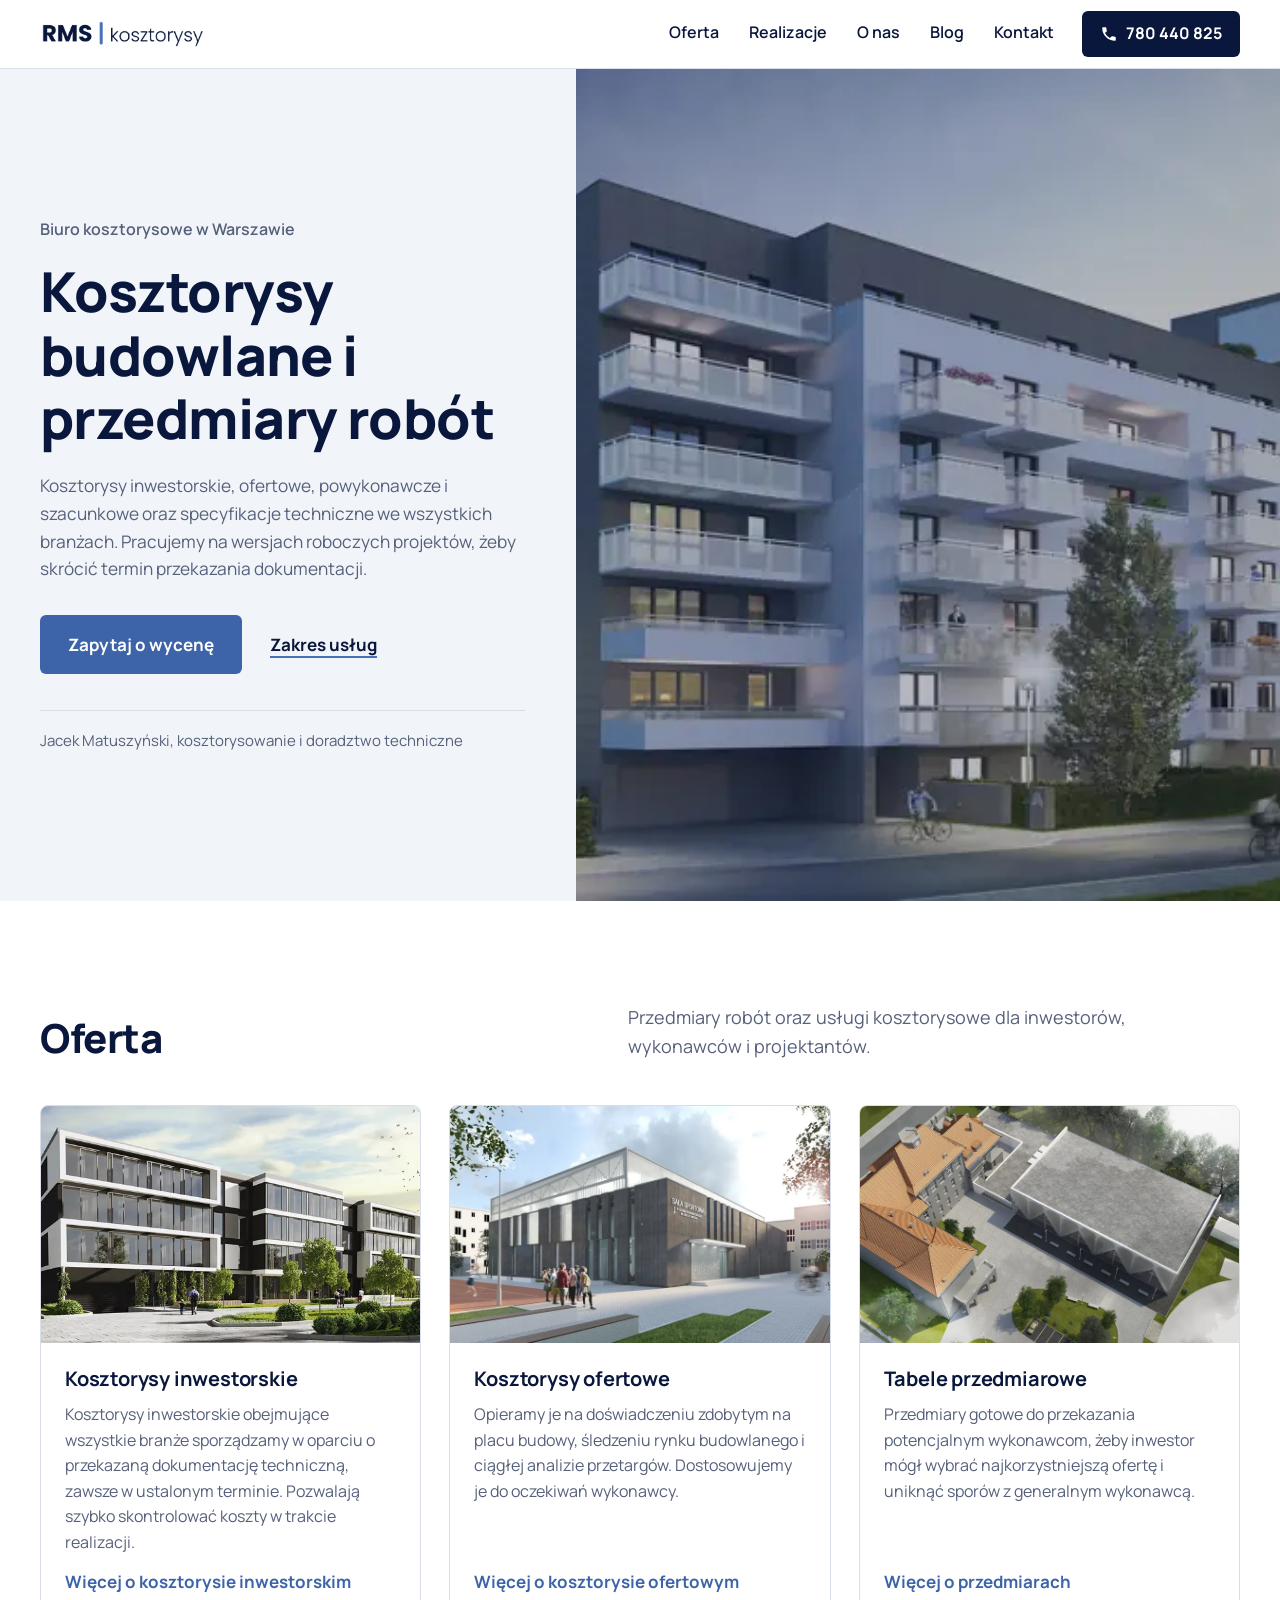
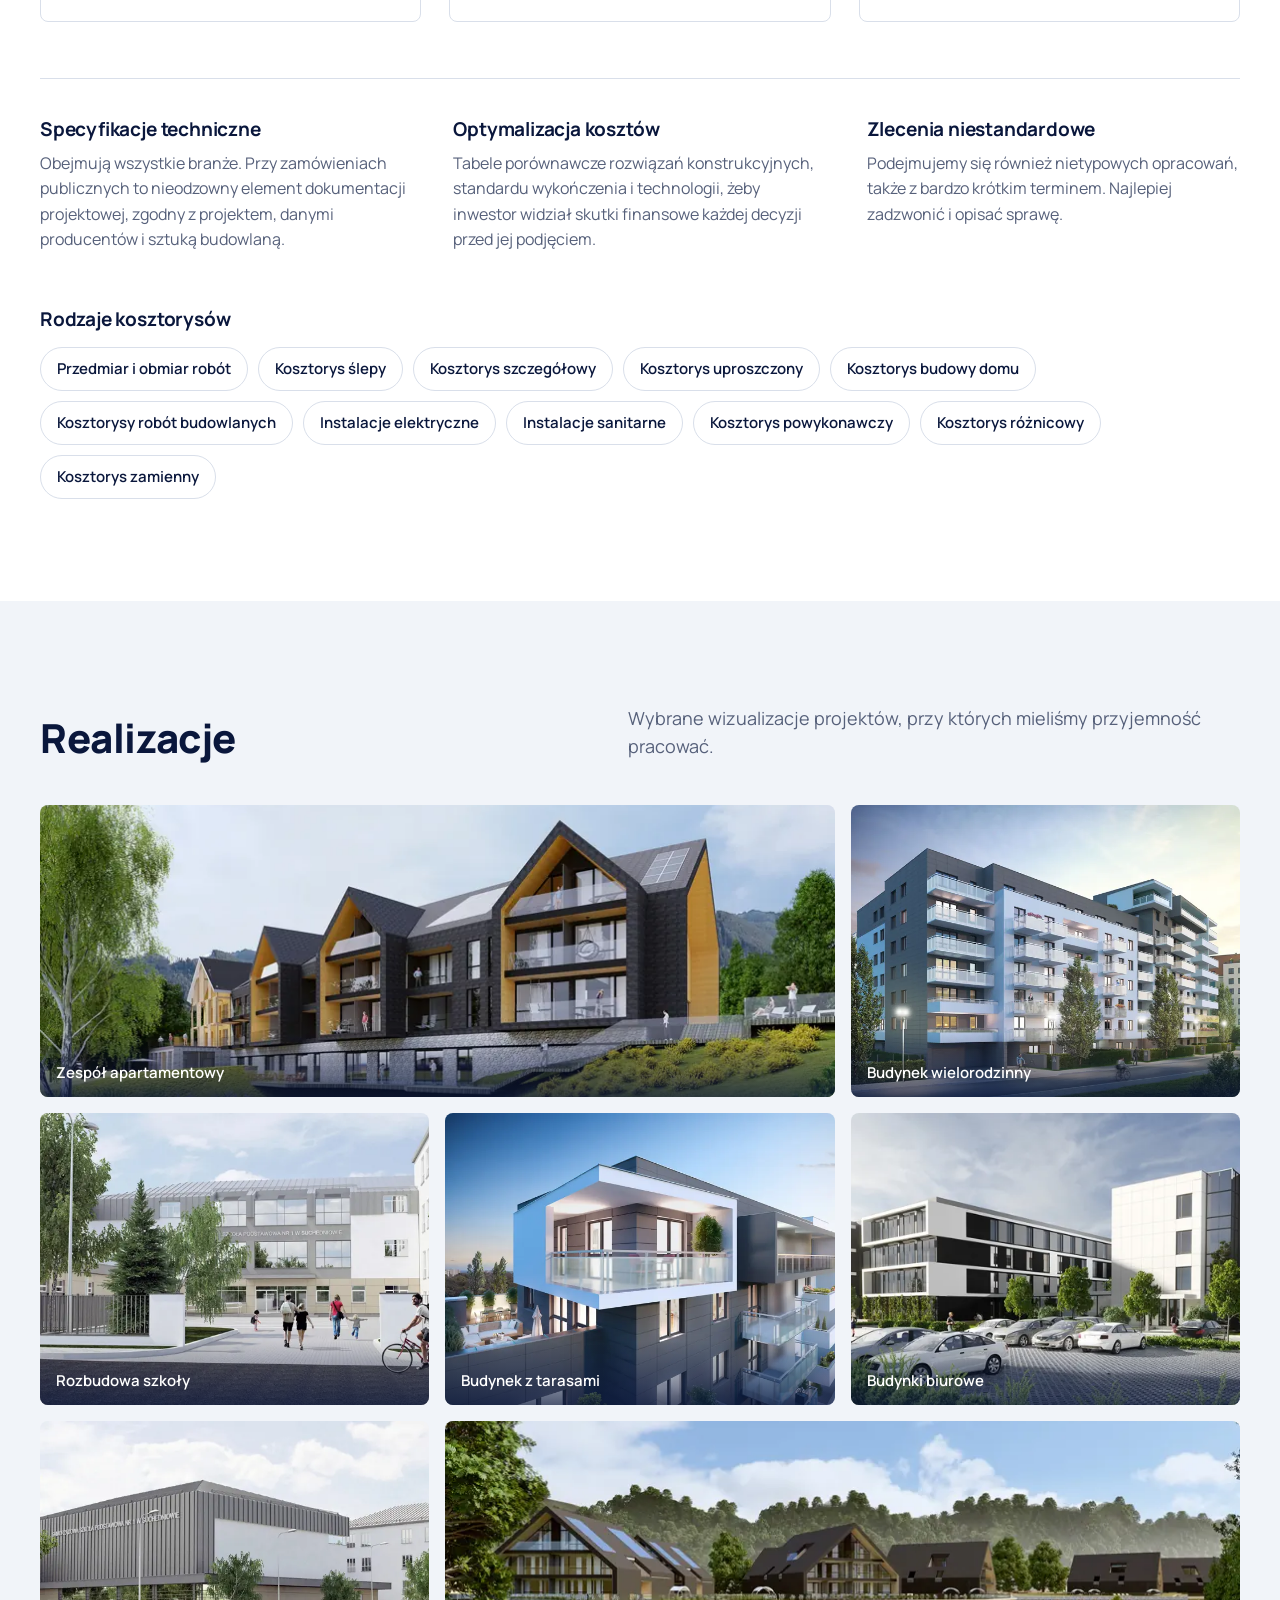
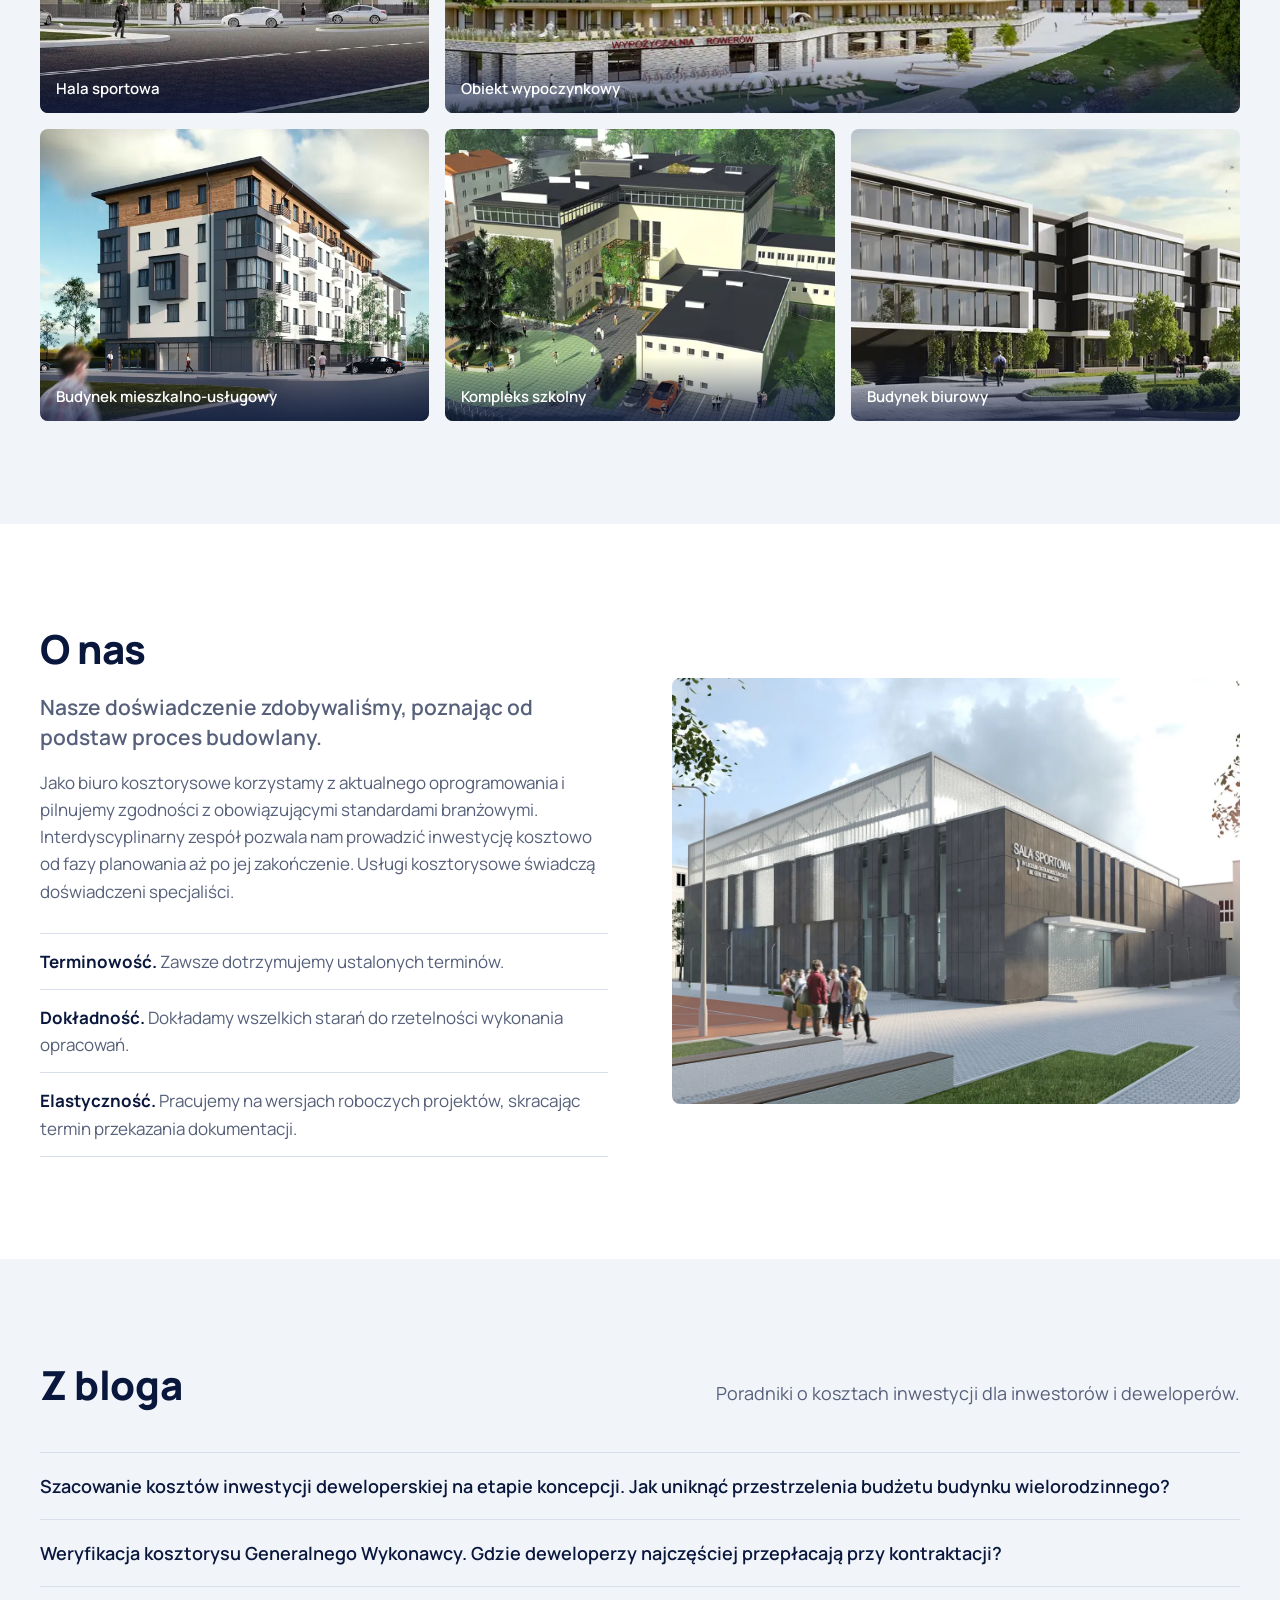
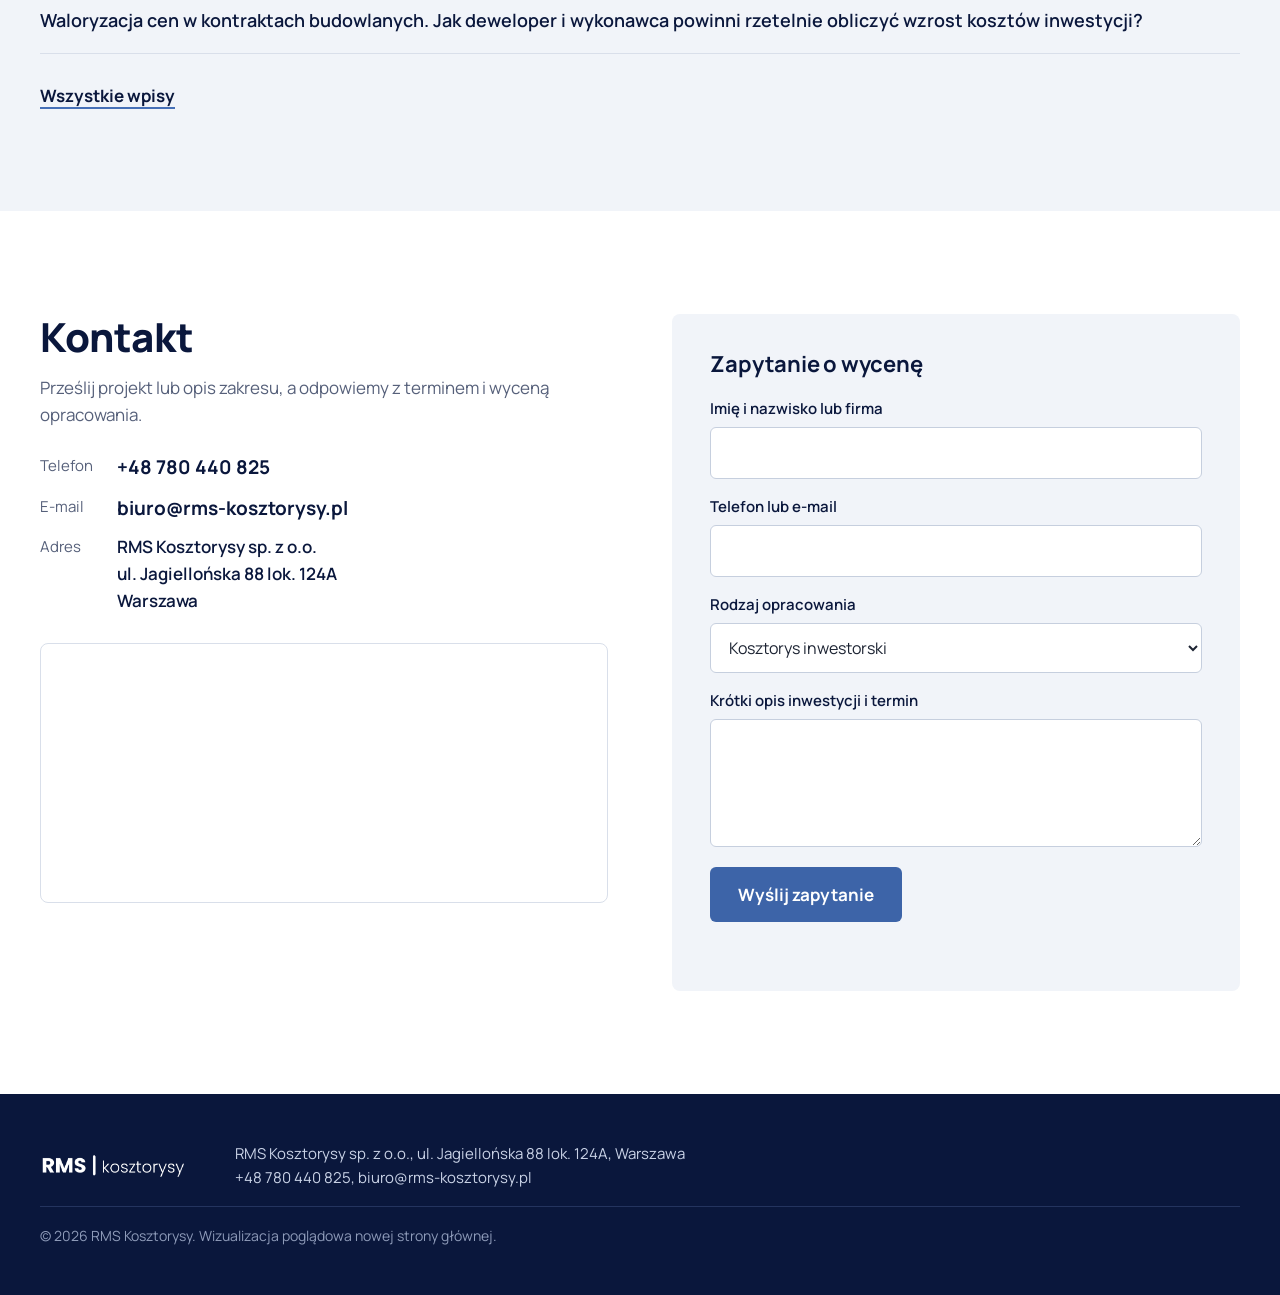
==== index.html @ 8a7deaea "Wizualizacja nowej strony glownej RMS Kosztorysy" ====
<!doctype html>
<html lang="pl">
<head>
<meta charset="utf-8">
<meta name="viewport" content="width=device-width, initial-scale=1">
<meta name="robots" content="noindex">
<title>Kosztorysy budowlane i przedmiary Warszawa | RMS Kosztorysy</title>
<meta name="description" content="RMS Kosztorysy - kosztorysy inwestorskie, ofertowe, powykonawcze i szacunkowe, przedmiary robót oraz specyfikacje techniczne we wszystkich branżach. Warszawa.">
<link rel="icon" href="img/favicon.png">
<link rel="preconnect" href="https://fonts.googleapis.com">
<link rel="preconnect" href="https://fonts.gstatic.com" crossorigin>
<link href="https://fonts.googleapis.com/css2?family=Manrope:wght@400;500;600;700;800&display=swap" rel="stylesheet">
<link rel="preload" as="image" href="img/hero.webp" imagesrcset="img/hero-m.webp 800w, img/hero.webp 1600w" imagesizes="(max-width:760px) 100vw, 55vw">
<link rel="stylesheet" href="style.css">
<!-- Wizualizacja poglądowa nowej strony głównej RMS Kosztorysy. Teksty i zdjęcia pochodzą z obecnej strony rms-kosztorysy.pl.
     PRZYKŁADOWE: podpisy zdjęć w realizacjach (opis tego, co widać na wizualizacji, bez nazw inwestycji), formularz zapytania (bez wysyłki). -->
</head>
<body>

<header class="top" id="top">
  <div class="wrap top-in">
    <a href="#top" class="logo" aria-label="RMS Kosztorysy - strona główna"><img src="img/logo-rms.png" alt="RMS kosztorysy" width="489" height="100"></a>
    <nav class="menu" id="menu" aria-label="Menu główne">
      <a href="#oferta">Oferta</a>
      <a href="#realizacje">Realizacje</a>
      <a href="#o-nas">O nas</a>
      <a href="#blog">Blog</a>
      <a href="#kontakt">Kontakt</a>
    </nav>
    <a class="tel-top" href="tel:+48780440825" aria-label="Zadzwoń: 780 440 825">
      <svg viewBox="0 0 24 24" aria-hidden="true"><path d="M6.6 10.8a15.1 15.1 0 0 0 6.6 6.6l2.2-2.2c.3-.3.7-.4 1-.2 1.1.4 2.3.6 3.6.6.6 0 1 .4 1 1V20c0 .6-.4 1-1 1A17 17 0 0 1 3 4c0-.6.4-1 1-1h3.5c.6 0 1 .4 1 1 0 1.3.2 2.5.6 3.6.1.3 0 .7-.2 1z"/></svg>
      <span>780 440 825</span>
    </a>
    <button class="burger" id="burger" aria-label="Otwórz menu" aria-expanded="false" aria-controls="menu"><span></span><span></span><span></span></button>
  </div>
</header>

<main>
<section class="hero">
  <figure class="hero-foto">
    <img src="img/hero.webp" srcset="img/hero-m.webp 800w, img/hero.webp 1600w" sizes="(max-width:760px) 100vw, 55vw" alt="Wizualizacja budynku mieszkalnego wielorodzinnego" width="1600" height="900">
  </figure>
  <div class="hero-in">
    <p class="hero-adres">Biuro kosztorysowe w Warszawie</p>
    <h1>Kosztorysy budowlane i przedmiary robót</h1>
    <p class="lead">Kosztorysy inwestorskie, ofertowe, powykonawcze i szacunkowe oraz specyfikacje techniczne we wszystkich branżach.<span class="lead-dl"> Pracujemy na wersjach roboczych projektów, żeby skrócić termin przekazania dokumentacji.</span></p>
    <div class="hero-cta">
      <a class="btn" id="hero-cta" href="#kontakt">Zapytaj o wycenę</a>
      <a class="link-plain" href="#oferta">Zakres usług</a>
    </div>
    <p class="hero-osoba">Jacek Matuszyński, kosztorysowanie i doradztwo techniczne</p>
  </div>
</section>

<section class="sekcja oferta" id="oferta">
  <div class="wrap">
    <div class="sekcja-head">
      <h2>Oferta</h2>
      <p>Przedmiary robót oraz usługi kosztorysowe dla inwestorów, wykonawców i projektantów.</p>
    </div>

    <div class="kafle">
      <article class="kafel">
        <img src="img/r-biurowiec-2-m.webp" alt="Wizualizacja zespołu budynków biurowych" loading="lazy" width="800" height="364">
        <div class="kafel-txt">
          <h3>Kosztorysy inwestorskie</h3>
          <p>Kosztorysy inwestorskie obejmujące wszystkie branże sporządzamy w oparciu o przekazaną dokumentację techniczną, zawsze w ustalonym terminie. Pozwalają szybko skontrolować koszty w trakcie realizacji.</p>
          <a href="https://rms-kosztorysy.pl/kosztorysy-inwestorskie/">Więcej o kosztorysie inwestorskim</a>
        </div>
      </article>
      <article class="kafel">
        <img src="img/r-sala-sportowa-m.webp" alt="Wizualizacja sali sportowej przy szkole" loading="lazy" width="800" height="500">
        <div class="kafel-txt">
          <h3>Kosztorysy ofertowe</h3>
          <p>Opieramy je na doświadczeniu zdobytym na placu budowy, śledzeniu rynku budowlanego i ciągłej analizie przetargów. Dostosowujemy je do oczekiwań wykonawcy.</p>
          <a href="https://rms-kosztorysy.pl/kosztorys-ofertowy/">Więcej o kosztorysie ofertowym</a>
        </div>
      </article>
      <article class="kafel">
        <img src="img/r-lotnicze-m.webp" alt="Wizualizacja z lotu ptaka budynku szkolnego z nową halą" loading="lazy" width="800" height="565">
        <div class="kafel-txt">
          <h3>Tabele przedmiarowe</h3>
          <p>Przedmiary gotowe do przekazania potencjalnym wykonawcom, żeby inwestor mógł wybrać najkorzystniejszą ofertę i uniknąć sporów z generalnym wykonawcą.</p>
          <a href="https://rms-kosztorysy.pl/przedmiar-i-obmiar-robot/">Więcej o przedmiarach</a>
        </div>
      </article>
    </div>

    <div class="uslugi">
      <div>
        <h3>Specyfikacje techniczne</h3>
        <p>Obejmują wszystkie branże. Przy zamówieniach publicznych to nieodzowny element dokumentacji projektowej, zgodny z projektem, danymi producentów i sztuką budowlaną.</p>
      </div>
      <div>
        <h3>Optymalizacja kosztów</h3>
        <p>Tabele porównawcze rozwiązań konstrukcyjnych, standardu wykończenia i technologii, żeby inwestor widział skutki finansowe każdej decyzji przed jej podjęciem.</p>
      </div>
      <div>
        <h3>Zlecenia niestandardowe</h3>
        <p>Podejmujemy się również nietypowych opracowań, także z bardzo krótkim terminem. Najlepiej zadzwonić i opisać sprawę.</p>
      </div>
    </div>

    <div class="rodzaje">
      <h3>Rodzaje kosztorysów</h3>
      <div class="chipy">
        <a href="https://rms-kosztorysy.pl/przedmiar-i-obmiar-robot/">Przedmiar i obmiar robót</a>
        <a href="https://rms-kosztorysy.pl/kosztorys-slepy/">Kosztorys ślepy</a>
        <a href="https://rms-kosztorysy.pl/kosztorys-szczegolowy/">Kosztorys szczegółowy</a>
        <a href="https://rms-kosztorysy.pl/kosztorys-uproszczony/">Kosztorys uproszczony</a>
        <a href="https://rms-kosztorysy.pl/kosztorys-budowy-domu/">Kosztorys budowy domu</a>
        <a href="https://rms-kosztorysy.pl/kosztorysy-robot-budowlanych/">Kosztorysy robót budowlanych</a>
        <a href="https://rms-kosztorysy.pl/kosztorysy-instalacji-elektrycznej/">Instalacje elektryczne</a>
        <a href="https://rms-kosztorysy.pl/kosztorysy-sanitarne/">Instalacje sanitarne</a>
        <a href="https://rms-kosztorysy.pl/kosztorys-powykonawczy/">Kosztorys powykonawczy</a>
        <a href="https://rms-kosztorysy.pl/kosztorys-roznicowy/">Kosztorys różnicowy</a>
        <a href="https://rms-kosztorysy.pl/kosztorys-zamienny/">Kosztorys zamienny</a>
      </div>
    </div>
  </div>
</section>

<section class="sekcja realizacje" id="realizacje">
  <div class="wrap">
    <div class="sekcja-head">
      <h2>Realizacje</h2>
      <p>Wybrane wizualizacje projektów, przy których mieliśmy przyjemność pracować.</p>
    </div>
    <div class="galeria" id="galeria">
      <a class="g g-duzy" href="img/r-gory-1.webp"><img src="img/r-gory-1-m.webp" alt="Wizualizacja budynków apartamentowych w górach" loading="lazy" width="800" height="514"><span>Zespół apartamentowy</span></a>
      <a class="g" href="img/r-blok-wieczor.webp"><img src="img/r-blok-wieczor-m.webp" alt="Wizualizacja budynku wielorodzinnego wieczorem" loading="lazy" width="800" height="543"><span>Budynek wielorodzinny</span></a>
      <a class="g" href="img/r-szkola-wejscie.webp"><img src="img/r-szkola-wejscie-m.webp" alt="Wizualizacja wejścia do budynku szkoły" loading="lazy" width="800" height="450"><span>Rozbudowa szkoły</span></a>
      <a class="g" href="img/r-apartamenty.webp"><img src="img/r-apartamenty-m.webp" alt="Wizualizacja narożnika budynku z tarasami" loading="lazy" width="800" height="523"><span>Budynek z tarasami</span></a>
      <a class="g" href="img/r-biurowiec-1.webp"><img src="img/r-biurowiec-1-m.webp" alt="Wizualizacja budynków biurowych z parkingiem" loading="lazy" width="800" height="364"><span>Budynki biurowe</span></a>
      <a class="g" href="img/r-hala-ulica.webp"><img src="img/r-hala-ulica-m.webp" alt="Wizualizacja hali sportowej od strony ulicy" loading="lazy" width="800" height="450"><span>Hala sportowa</span></a>
      <a class="g g-duzy" href="img/r-gory-2.webp"><img src="img/r-gory-2-m.webp" alt="Wizualizacja zespołu budynków nad potokiem" loading="lazy" width="800" height="514"><span>Obiekt wypoczynkowy</span></a>
      <a class="g" href="img/r-kamienica.webp"><img src="img/r-kamienica-m.webp" alt="Wizualizacja budynku mieszkalnego z usługami w parterze" loading="lazy" width="800" height="521"><span>Budynek mieszkalno-usługowy</span></a>
      <a class="g" href="img/r-szkola-gora.webp"><img src="img/r-szkola-gora-m.webp" alt="Wizualizacja z lotu ptaka kompleksu szkolnego" loading="lazy" width="800" height="400"><span>Kompleks szkolny</span></a>
      <a class="g" href="img/r-biurowiec-2.webp"><img src="img/r-biurowiec-2-m.webp" alt="Wizualizacja budynku biurowego z zielenią" loading="lazy" width="800" height="364"><span>Budynek biurowy</span></a>
    </div>
  </div>
</section>

<section class="sekcja onas" id="o-nas">
  <div class="wrap onas-in">
    <div class="onas-txt">
      <h2>O nas</h2>
      <p class="onas-lead">Nasze doświadczenie zdobywaliśmy, poznając od podstaw proces budowlany.</p>
      <p>Jako biuro kosztorysowe korzystamy z aktualnego oprogramowania i pilnujemy zgodności z obowiązującymi standardami branżowymi. Interdyscyplinarny zespół pozwala nam prowadzić inwestycję kosztowo od fazy planowania aż po jej zakończenie. Usługi kosztorysowe świadczą doświadczeni specjaliści.</p>
      <ul class="zasady">
        <li><strong>Terminowość.</strong> Zawsze dotrzymujemy ustalonych terminów.</li>
        <li><strong>Dokładność.</strong> Dokładamy wszelkich starań do rzetelności wykonania opracowań.</li>
        <li><strong>Elastyczność.</strong> Pracujemy na wersjach roboczych projektów, skracając termin przekazania dokumentacji.</li>
      </ul>
    </div>
    <figure class="onas-foto">
      <img src="img/r-sala-sportowa.webp" alt="Wizualizacja sali sportowej" loading="lazy" width="1600" height="1000">
    </figure>
  </div>
</section>

<section class="sekcja blog" id="blog">
  <div class="wrap">
    <div class="sekcja-head">
      <h2>Z bloga</h2>
      <p>Poradniki o kosztach inwestycji dla inwestorów i deweloperów.</p>
    </div>
    <ul class="wpisy">
      <li><a href="https://rms-kosztorysy.pl/szacowanie-kosztow-inwestycji-deweloperskiej-na-etapie-koncepcji-jak-uniknac-przestrzelenia-budzetu-budynku-wielorodzinnego/">Szacowanie kosztów inwestycji deweloperskiej na etapie koncepcji. Jak uniknąć przestrzelenia budżetu budynku wielorodzinnego?</a></li>
      <li><a href="https://rms-kosztorysy.pl/weryfikacja-kosztorysu-generalnego-wykonawcy-gdzie-deweloperzy-najczesciej-przeplacaja-przy-kontraktacji/">Weryfikacja kosztorysu Generalnego Wykonawcy. Gdzie deweloperzy najczęściej przepłacają przy kontraktacji?</a></li>
      <li><a href="https://rms-kosztorysy.pl/waloryzacja-cen-w-kontraktach-budowlanych-jak-deweloper-i-wykonawca-powinni-rzetelnie-obliczyc-wzrost-kosztow-inwestycji/">Waloryzacja cen w kontraktach budowlanych. Jak deweloper i wykonawca powinni rzetelnie obliczyć wzrost kosztów inwestycji?</a></li>
    </ul>
    <a class="link-plain" href="https://rms-kosztorysy.pl/blog/">Wszystkie wpisy</a>
  </div>
</section>

<section class="sekcja kontakt" id="kontakt">
  <div class="wrap kontakt-in">
    <div class="kontakt-dane">
      <h2>Kontakt</h2>
      <p>Prześlij projekt lub opis zakresu, a odpowiemy z terminem i wyceną opracowania.</p>
      <dl>
        <dt>Telefon</dt><dd><a href="tel:+48780440825">+48 780 440 825</a></dd>
        <dt>E-mail</dt><dd><a href="mailto:biuro@rms-kosztorysy.pl">biuro@rms-kosztorysy.pl</a></dd>
        <dt>Adres</dt><dd>RMS Kosztorysy sp. z o.o.<br>ul. Jagiellońska 88 lok. 124A<br>Warszawa</dd>
      </dl>
      <div class="mapa">
        <iframe title="Mapa: ul. Jagiellońska 88, Warszawa" loading="lazy" src="https://www.openstreetmap.org/export/embed.html?bbox=20.9963%2C52.2852%2C21.0143%2C52.2932&amp;layer=mapnik&amp;marker=52.28927%2C21.00534"></iframe>
      </div>
    </div>
    <form class="formularz" id="formularz" novalidate>
      <h3>Zapytanie o wycenę</h3>
      <label>Imię i nazwisko lub firma<input name="kto" required autocomplete="name"></label>
      <label>Telefon lub e-mail<input name="kontakt" required autocomplete="email"></label>
      <label>Rodzaj opracowania
        <select name="rodzaj">
          <option>Kosztorys inwestorski</option>
          <option>Kosztorys ofertowy</option>
          <option>Przedmiar robót</option>
          <option>Kosztorys powykonawczy</option>
          <option>Specyfikacja techniczna</option>
          <option>Inne</option>
        </select>
      </label>
      <label>Krótki opis inwestycji i termin<textarea name="opis" rows="4"></textarea></label>
      <button class="btn" type="submit">Wyślij zapytanie</button>
      <p class="form-info" id="form-info" role="status"></p>
    </form>
  </div>
</section>
</main>

<footer class="stopka">
  <div class="wrap stopka-in">
    <img src="img/logo-rms.png" alt="RMS kosztorysy" width="489" height="100" loading="lazy">
    <p>RMS Kosztorysy sp. z o.o., ul. Jagiellońska 88 lok. 124A, Warszawa<br>+48 780 440 825, biuro@rms-kosztorysy.pl</p>
    <p class="stopka-mala">© <span id="rok">2026</span> RMS Kosztorysy. Wizualizacja poglądowa nowej strony głównej.</p>
  </div>
</footer>

<div class="mob" id="mob">
  <a href="tel:+48780440825" class="mob-tel">Zadzwoń</a>
  <a href="#kontakt" class="mob-cta">Zapytanie o wycenę</a>
</div>

<div class="lb" id="lb" hidden>
  <button class="lb-x" id="lb-x" aria-label="Zamknij">&times;</button>
  <img id="lb-img" alt="">
</div>

<script src="app.js"></script>
</body>
</html>
---- style.css ----
:root{
  --navy:#0a173c;
  --navy-2:#1c2a52;
  --akcent:#3d64a8;      /* niebieska kreska z logo, przyciemniona dla kontrastu */
  --akcent-jasny:#4670b7;
  --tlo:#ffffff;
  --tlo-2:#f1f4f9;
  --tlo-3:#e6ebf3;
  --tekst:#1d2433;
  --szary:#56607a;
  --linia:#d9dfea;
  --head:68px;
}
*{box-sizing:border-box}
html{scroll-behavior:smooth;-webkit-text-size-adjust:100%}
body{margin:0;font-family:Manrope,system-ui,-apple-system,"Segoe UI",sans-serif;color:var(--tekst);background:var(--tlo);line-height:1.6;font-size:17px;overflow-x:hidden}
img{max-width:100%;height:auto;display:block}
a{color:var(--akcent)}
h1,h2,h3{color:var(--navy);line-height:1.15;margin:0;font-weight:800;letter-spacing:-.01em}
h2{font-size:clamp(28px,3.2vw,40px)}
h3{font-size:20px;font-weight:700}
p{margin:0}
.wrap{width:min(1200px,100% - 40px);margin-inline:auto}
:target{scroll-margin-top:var(--head)}
section[id]{scroll-margin-top:var(--head)}

/* nagłówek */
.top{position:sticky;top:0;z-index:50;background:rgba(255,255,255,.96);backdrop-filter:saturate(1.4) blur(8px);border-bottom:1px solid var(--linia)}
.top-in{height:var(--head);display:flex;align-items:center;gap:28px}
.logo img{height:34px;width:auto}
.menu{display:flex;gap:30px;margin-left:auto}
.menu a{color:var(--navy);text-decoration:none;font-weight:600;font-size:16px;white-space:nowrap;padding:6px 0;border-bottom:2px solid transparent}
.menu a:hover{border-color:var(--akcent-jasny)}
.tel-top{display:inline-flex;align-items:center;gap:8px;background:var(--navy);color:#fff;text-decoration:none;font-weight:700;padding:10px 18px;border-radius:6px;white-space:nowrap;font-size:16px}
.tel-top svg{width:18px;height:18px;fill:currentColor}
.tel-top:hover{background:var(--navy-2)}
.burger{display:none}

/* hero */
.hero{display:grid;grid-template-columns:minmax(0,45fr) minmax(0,55fr);min-height:calc(100svh - var(--head));background:var(--tlo-2)}
.hero-foto{grid-column:2;grid-row:1;margin:0;position:relative;min-width:0}
.hero-foto img{position:absolute;inset:0;width:100%;height:100%;object-fit:cover;object-position:40% 60%}
.hero-in{grid-column:1;grid-row:1;align-self:center;padding:48px clamp(24px,4vw,64px) 48px max(20px,calc((100vw - 1200px)/2));min-width:0}
.hero-adres{color:var(--szary);font-weight:600;font-size:16px;margin-bottom:18px}
.hero h1{font-size:clamp(38px,4.3vw,62px);margin-bottom:22px}
.lead{font-size:clamp(17px,1.35vw,20px);color:var(--szary);max-width:34em;margin-bottom:32px}
.hero-cta{display:flex;flex-wrap:wrap;align-items:center;gap:14px 28px}
.btn{display:inline-flex;align-items:center;justify-content:center;background:var(--akcent);color:#fff;text-decoration:none;font-weight:700;font-size:17px;padding:16px 28px;border-radius:6px;border:0;cursor:pointer;font-family:inherit}
.btn:hover{background:#30528f}
.link-plain{color:var(--navy);font-weight:700;text-decoration:underline;text-decoration-color:var(--akcent-jasny);text-underline-offset:5px;text-decoration-thickness:2px}
.hero-osoba{margin-top:36px;padding-top:18px;border-top:1px solid var(--linia);color:var(--szary);font-size:15px}

/* sekcje */
.sekcja{padding:clamp(64px,8vw,112px) 0}
.sekcja-head{display:flex;justify-content:space-between;align-items:end;gap:24px 60px;flex-wrap:wrap;margin-bottom:44px}
.sekcja-head p{color:var(--szary);max-width:34em;font-size:18px}

.kafle{display:grid;grid-template-columns:repeat(3,minmax(0,1fr));gap:28px}
.kafel{background:#fff;border:1px solid var(--linia);border-radius:8px;overflow:hidden;display:flex;flex-direction:column;min-width:0}
.kafel img{width:100%;aspect-ratio:16/10;object-fit:cover}
.kafel-txt{padding:24px 24px 26px;display:flex;flex-direction:column;gap:12px;flex:1}
.kafel-txt p{color:var(--szary);font-size:16px}
.kafel-txt a{margin-top:auto;font-weight:700;text-decoration:none;color:var(--akcent)}
.kafel-txt a:hover{text-decoration:underline}

.uslugi{display:grid;grid-template-columns:repeat(3,minmax(0,1fr));gap:40px;margin-top:56px;padding-top:40px;border-top:1px solid var(--linia)}
.uslugi h3{font-size:19px;margin-bottom:10px}
.uslugi p{color:var(--szary);font-size:16px}

.rodzaje{margin-top:56px}
.rodzaje h3{font-size:19px;margin-bottom:16px}
.chipy{display:flex;flex-wrap:wrap;gap:10px}
.chipy a{color:var(--navy);text-decoration:none;font-weight:600;font-size:15px;padding:9px 16px;border:1px solid var(--linia);border-radius:999px;background:#fff}
.chipy a:hover{border-color:var(--akcent-jasny);color:var(--akcent)}

/* realizacje */
.realizacje{background:var(--tlo-2)}
.galeria{display:grid;grid-template-columns:repeat(3,minmax(0,1fr));gap:16px}
.g{position:relative;display:block;overflow:hidden;border-radius:8px;min-width:0;background:var(--tlo-3)}
.g img{width:100%;height:100%;aspect-ratio:4/3;min-height:0;object-fit:cover;transition:transform .5s ease}
.g:hover img{transform:scale(1.03)}
.g-duzy{grid-column:span 2}
.g-duzy img{position:absolute;inset:0;aspect-ratio:auto}
.galeria{grid-auto-flow:dense}
.g span{position:absolute;left:0;right:0;bottom:0;padding:28px 16px 12px;color:#fff;font-weight:600;font-size:15px;background:linear-gradient(transparent,rgba(10,23,60,.72))}

/* o nas */
.onas-in{display:grid;grid-template-columns:minmax(0,1fr) minmax(0,1fr);gap:clamp(32px,5vw,80px);align-items:center}
.onas-txt h2{margin-bottom:20px}
.onas-lead{font-size:21px;color:var(--navy);font-weight:600;margin-bottom:16px;line-height:1.45}
.onas-txt>p{color:var(--szary)}
.zasady{list-style:none;padding:0;margin:28px 0 0;border-top:1px solid var(--linia)}
.zasady li{padding:14px 0;border-bottom:1px solid var(--linia);color:var(--szary)}
.zasady strong{color:var(--navy)}
.onas-foto{margin:0;border-radius:8px;overflow:hidden}
.onas-foto img{width:100%;aspect-ratio:4/3;object-fit:cover}

/* blog */
.blog{background:var(--tlo-2)}
.wpisy{list-style:none;padding:0;margin:0 0 28px;border-top:1px solid var(--linia)}
.wpisy li{border-bottom:1px solid var(--linia)}
.wpisy a{display:block;padding:20px 0;color:var(--navy);text-decoration:none;font-weight:600;font-size:18px;line-height:1.45}
.wpisy a:hover{color:var(--akcent)}

/* kontakt */
.kontakt-in{display:grid;grid-template-columns:minmax(0,1fr) minmax(0,1fr);gap:clamp(32px,5vw,80px)}
.kontakt-dane h2{margin-bottom:14px}
.kontakt-dane>p{color:var(--szary);margin-bottom:24px}
.kontakt-dane dl{display:grid;grid-template-columns:auto minmax(0,1fr);gap:10px 24px;margin:0 0 28px}
.kontakt-dane dt{color:var(--szary);font-size:15px;padding-top:2px}
.kontakt-dane dd{margin:0;color:var(--navy);font-weight:600}
.kontakt-dane dd a{color:var(--navy);text-decoration:none;font-size:19px;font-weight:700}
.mapa{border-radius:8px;overflow:hidden;border:1px solid var(--linia);height:260px}
.mapa iframe{width:100%;height:100%;border:0;display:block}
.formularz{background:var(--tlo-2);border-radius:8px;padding:clamp(24px,3vw,40px);display:flex;flex-direction:column;gap:16px;align-self:start;min-width:0}
.formularz h3{font-size:22px;margin-bottom:4px}
.formularz label{display:flex;flex-direction:column;gap:6px;font-weight:600;font-size:15px;color:var(--navy)}
.formularz input,.formularz select,.formularz textarea{font:inherit;font-weight:400;font-size:16px;padding:12px 14px;border:1px solid #c6cfde;border-radius:6px;background:#fff;color:var(--tekst);width:100%;min-width:0}
.formularz input:focus,.formularz select:focus,.formularz textarea:focus{outline:2px solid var(--akcent-jasny);outline-offset:1px;border-color:transparent}
.formularz .btn{align-self:flex-start;margin-top:4px}
.form-info{font-size:15px;color:var(--navy);min-height:1em}
.form-info.blad{color:#b3261e}

/* stopka */
.stopka{background:var(--navy);color:#c9d2e6;padding:48px 0 calc(48px + env(safe-area-inset-bottom))}
.stopka-in{display:flex;flex-wrap:wrap;align-items:center;gap:16px 48px}
.stopka img{height:30px;width:auto;filter:brightness(0) invert(1)}
.stopka p{font-size:15px}
.stopka-mala{width:100%;color:#8e9bb9;font-size:14px!important;border-top:1px solid #24345f;padding-top:18px}

/* pasek na telefonie */
.mob{display:none}

/* lightbox */
.lb{position:fixed;inset:0;z-index:100;background:rgba(10,23,60,.92);display:flex;align-items:center;justify-content:center;padding:20px}
.lb[hidden]{display:none}
.lb img{max-height:88vh;max-width:100%;border-radius:4px}
.lb-x{position:absolute;top:12px;right:16px;background:none;border:0;color:#fff;font-size:40px;line-height:1;cursor:pointer}

/* niskie ekrany komputerów */
@media (min-width:761px) and (max-height:820px){
  .hero h1{font-size:clamp(34px,3.6vw,50px);margin-bottom:16px}
  .lead{font-size:17px;margin-bottom:24px}
  .hero-adres{margin-bottom:12px}
  .hero-osoba{margin-top:24px;padding-top:14px}
  .hero-in{padding-top:28px;padding-bottom:28px}
}

@media (max-width:1100px){
  .menu{gap:22px}
  .top-in{gap:20px}
}
@media (max-width:980px){
  .kafle{grid-template-columns:minmax(0,1fr) minmax(0,1fr)}
  .kafle .kafel:last-child{grid-column:span 2}
  .kafle .kafel:last-child img{aspect-ratio:21/9}
  .uslugi{grid-template-columns:minmax(0,1fr);gap:28px}
}

@media (max-width:900px){
  :root{--head:60px}
  .burger{display:flex;flex-direction:column;justify-content:center;gap:5px;width:44px;height:44px;background:none;border:0;padding:10px;cursor:pointer;margin-left:4px}
  .burger span{display:block;height:2px;background:var(--navy);border-radius:2px;transition:transform .25s,opacity .25s}
  .burger[aria-expanded="true"] span:nth-child(1){transform:translateY(7px) rotate(45deg)}
  .burger[aria-expanded="true"] span:nth-child(2){opacity:0}
  .burger[aria-expanded="true"] span:nth-child(3){transform:translateY(-7px) rotate(-45deg)}
  .menu{position:fixed;top:var(--head);left:0;right:0;flex-direction:column;gap:0;background:#fff;border-bottom:1px solid var(--linia);padding:8px 20px 20px;box-shadow:0 12px 24px rgba(10,23,60,.08);display:none;margin:0}
  .menu.otwarte{display:flex}
  .menu a{padding:14px 0;border-bottom:1px solid var(--linia);font-size:18px;line-height:1.45}
  .menu a:last-child{border-bottom:0}
  .tel-top{margin-left:auto}
}

@media (max-width:760px){
  body{font-size:16px}
  .logo img{height:28px}
  .tel-top{padding:10px 12px}
  .tel-top span{display:none}
  .hero{display:flex;flex-direction:column;min-height:calc(100svh - var(--head))}
  .hero-foto{position:relative;flex:1 1 0;min-height:min(56vw,26svh);max-height:46svh;align-self:stretch;width:100%}
  .hero-foto img{object-position:50% 62%}
  .hero-foto::after{content:"";position:absolute;left:0;right:0;bottom:0;height:38%;background:linear-gradient(transparent,var(--tlo-2))}
  .hero-in{flex:0 0 auto;padding:6px 20px calc(18px + 1.5svh)}
  .hero-adres{font-size:14px;margin-bottom:8px}
  .hero h1{font-size:clamp(28px,min(8.4vw,5svh),38px);margin-bottom:12px}
  .lead{font-size:clamp(15px,2.35svh,17px);margin-bottom:18px;line-height:1.5}
  .btn{padding:14px 22px;font-size:16px}
  .hero-cta{gap:12px 22px}
  .hero-osoba{margin-top:16px;padding-top:12px;font-size:14px}
  .sekcja-head{margin-bottom:28px}
  .sekcja-head p{font-size:16px}
  .kafle{grid-template-columns:minmax(0,1fr);gap:20px}
  .kafle .kafel:last-child{grid-column:auto}
  .kafle .kafel:last-child img{aspect-ratio:16/10}
  .galeria{grid-template-columns:minmax(0,1fr) minmax(0,1fr);gap:10px}
  .g-duzy{grid-column:span 2;aspect-ratio:2/1}
  .g span{font-size:13px;padding:22px 10px 8px}
  .onas-in,.kontakt-in{grid-template-columns:minmax(0,1fr)}
  .onas-lead{font-size:19px}
  .wpisy a{font-size:16px;padding:16px 0}
  .formularz .btn{align-self:stretch}
  .mob{display:flex;position:fixed;left:0;right:0;bottom:0;z-index:60;gap:10px;padding:10px 12px calc(10px + env(safe-area-inset-bottom));background:rgba(255,255,255,.97);border-top:1px solid var(--linia);transform:translateY(110%);transition:transform .3s ease}
  .mob.widac{transform:none}
  .mob a{flex:1;text-align:center;text-decoration:none;font-weight:700;padding:13px 10px;border-radius:6px;font-size:16px}
  .mob-tel{border:1px solid var(--navy);color:var(--navy)}
  .mob-cta{background:var(--akcent);color:#fff}
  .stopka{padding-bottom:calc(96px + env(safe-area-inset-bottom))}
}
@media (max-width:760px) and (max-height:780px){
  .hero-osoba{display:none}
  .lead-dl{display:none}
}
@media (prefers-reduced-motion:reduce){
  html{scroll-behavior:auto}
  .g img,.mob{transition:none}
}
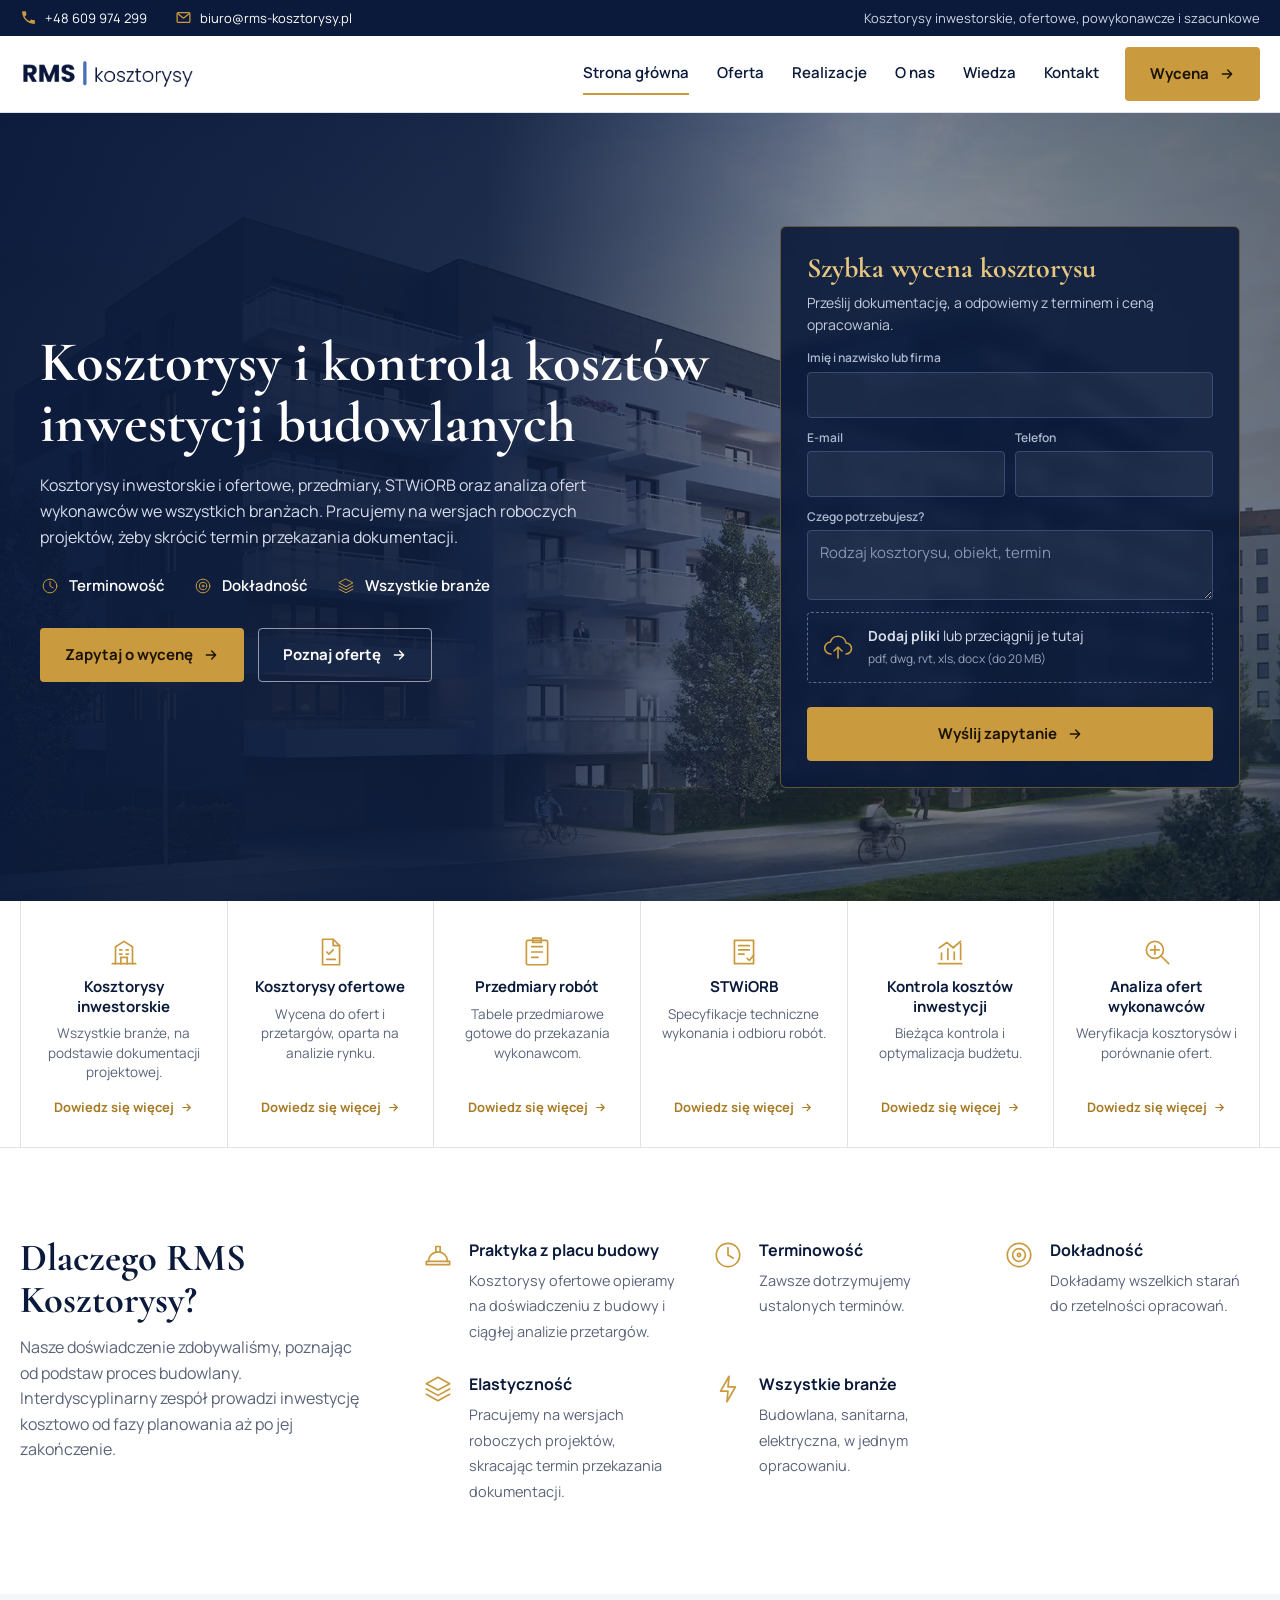
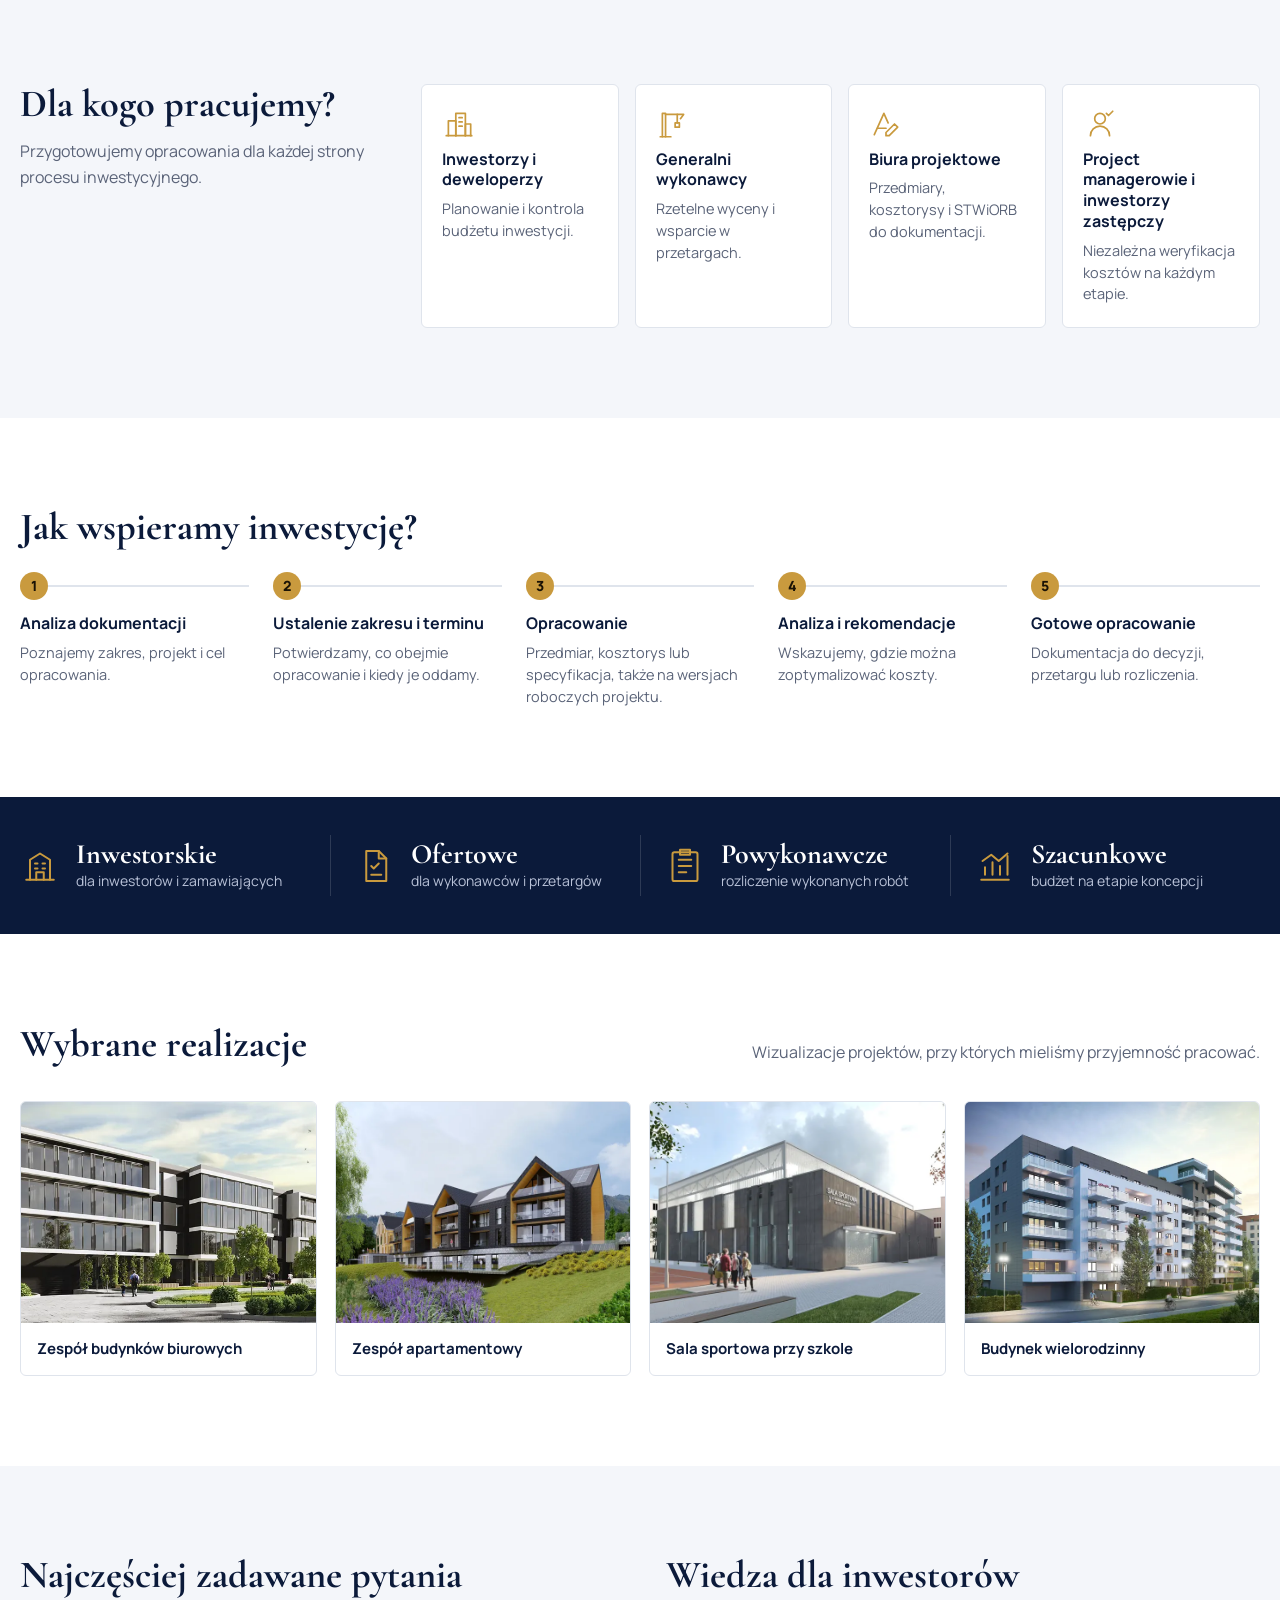
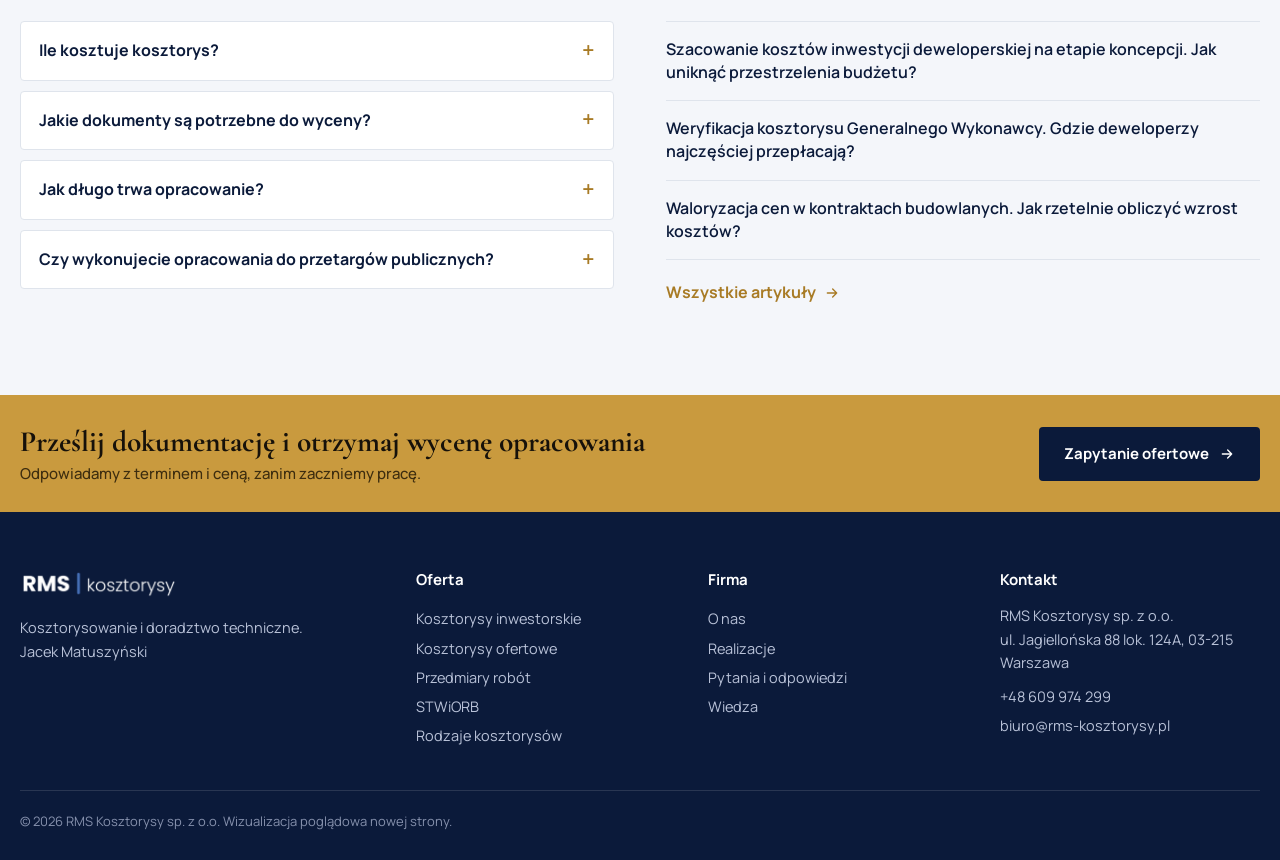
==== commit f43dc74a: "Wersja 2 wg wzorow klienta (strona glowna, oferta, kontakt); wersja 1 w /v1/" ====
--- a/index.html
+++ b/index.html
@@ -4,230 +4,226 @@
 <meta charset="utf-8">
 <meta name="viewport" content="width=device-width, initial-scale=1">
 <meta name="robots" content="noindex">
-<title>Kosztorysy budowlane i przedmiary Warszawa | RMS Kosztorysy</title>
-<meta name="description" content="RMS Kosztorysy - kosztorysy inwestorskie, ofertowe, powykonawcze i szacunkowe, przedmiary robót oraz specyfikacje techniczne we wszystkich branżach. Warszawa.">
+<title>Kosztorysy budowlane, przedmiary, STWiORB Warszawa | RMS Kosztorysy</title>
+<meta name="description" content="RMS Kosztorysy - kosztorysy inwestorskie i ofertowe, przedmiary robót, STWiORB, kontrola kosztów i analiza ofert wykonawców. Warszawa.">
 <link rel="icon" href="img/favicon.png">
 <link rel="preconnect" href="https://fonts.googleapis.com">
 <link rel="preconnect" href="https://fonts.gstatic.com" crossorigin>
-<link href="https://fonts.googleapis.com/css2?family=Manrope:wght@400;500;600;700;800&display=swap" rel="stylesheet">
-<link rel="preload" as="image" href="img/hero.webp" imagesrcset="img/hero-m.webp 800w, img/hero.webp 1600w" imagesizes="(max-width:760px) 100vw, 55vw">
-<link rel="stylesheet" href="style.css">
-<!-- Wizualizacja poglądowa nowej strony głównej RMS Kosztorysy. Teksty i zdjęcia pochodzą z obecnej strony rms-kosztorysy.pl.
-     PRZYKŁADOWE: podpisy zdjęć w realizacjach (opis tego, co widać na wizualizacji, bez nazw inwestycji), formularz zapytania (bez wysyłki). -->
+<link href="https://fonts.googleapis.com/css2?family=Cormorant+Garamond:wght@600;700&family=Manrope:wght@400;500;600;700;800&display=swap" rel="stylesheet">
+<link rel="preload" as="image" href="img/hero-szeroki.webp" imagesrcset="img/hero-szeroki-m.webp 900w, img/hero-szeroki.webp 2000w" imagesizes="100vw">
+<link rel="stylesheet" href="v2.css">
+<!-- Wizualizacja poglądowa (wersja 2, wg wzorów przesłanych przez klienta). Zdjęcia i teksty oferty z rms-kosztorysy.pl.
+     PRZYKŁADOWE: podpisy realizacji, odpowiedzi w FAQ, krótkie opisy rodzajów kosztorysów, lista "Dla kogo", 5 kroków współpracy; formularz bez wysyłki. -->
 </head>
 <body>
-
+<div class="pasek-info">
+  <div class="wrap pasek-info-in">
+    <a href="tel:+48609974299"><svg class="ico-s" aria-hidden="true"><use href="icons.svg#i-tel"/></svg>+48 609 974 299</a>
+    <a href="mailto:biuro@rms-kosztorysy.pl"><svg class="ico-s" aria-hidden="true"><use href="icons.svg#i-mail"/></svg>biuro@rms-kosztorysy.pl</a>
+    <span class="pasek-info-p">Kosztorysy inwestorskie, ofertowe, powykonawcze i szacunkowe</span>
+  </div>
+</div>
 <header class="top" id="top">
   <div class="wrap top-in">
-    <a href="#top" class="logo" aria-label="RMS Kosztorysy - strona główna"><img src="img/logo-rms.png" alt="RMS kosztorysy" width="489" height="100"></a>
+    <a href="index.html" class="logo" aria-label="RMS Kosztorysy - strona główna"><img src="img/logo-rms.png" alt="RMS kosztorysy" width="489" height="100"></a>
     <nav class="menu" id="menu" aria-label="Menu główne">
-      <a href="#oferta">Oferta</a>
-      <a href="#realizacje">Realizacje</a>
-      <a href="#o-nas">O nas</a>
-      <a href="#blog">Blog</a>
-      <a href="#kontakt">Kontakt</a>
+      <a href="index.html" class="akt" aria-current="page">Strona główna</a>
+      <a href="oferta.html">Oferta</a>
+      <a href="index.html#realizacje">Realizacje</a>
+      <a href="index.html#dlaczego">O nas</a>
+      <a href="index.html#wiedza">Wiedza</a>
+      <a href="kontakt.html">Kontakt</a>
     </nav>
-    <a class="tel-top" href="tel:+48780440825" aria-label="Zadzwoń: 780 440 825">
-      <svg viewBox="0 0 24 24" aria-hidden="true"><path d="M6.6 10.8a15.1 15.1 0 0 0 6.6 6.6l2.2-2.2c.3-.3.7-.4 1-.2 1.1.4 2.3.6 3.6.6.6 0 1 .4 1 1V20c0 .6-.4 1-1 1A17 17 0 0 1 3 4c0-.6.4-1 1-1h3.5c.6 0 1 .4 1 1 0 1.3.2 2.5.6 3.6.1.3 0 .7-.2 1z"/></svg>
-      <span>780 440 825</span>
-    </a>
+    <a class="btn btn-zloty top-cta" href="kontakt.html">Wycena <svg class="strz" aria-hidden="true"><use href="icons.svg#i-strzalka"/></svg></a>
+    <a class="tel-ikona" href="tel:+48609974299" aria-label="Zadzwoń: +48 609 974 299"><svg class="ico-s" aria-hidden="true"><use href="icons.svg#i-tel"/></svg></a>
     <button class="burger" id="burger" aria-label="Otwórz menu" aria-expanded="false" aria-controls="menu"><span></span><span></span><span></span></button>
   </div>
 </header>
-
 <main>
 <section class="hero">
-  <figure class="hero-foto">
-    <img src="img/hero.webp" srcset="img/hero-m.webp 800w, img/hero.webp 1600w" sizes="(max-width:760px) 100vw, 55vw" alt="Wizualizacja budynku mieszkalnego wielorodzinnego" width="1600" height="900">
-  </figure>
-  <div class="hero-in">
-    <p class="hero-adres">Biuro kosztorysowe w Warszawie</p>
-    <h1>Kosztorysy budowlane i przedmiary robót</h1>
-    <p class="lead">Kosztorysy inwestorskie, ofertowe, powykonawcze i szacunkowe oraz specyfikacje techniczne we wszystkich branżach.<span class="lead-dl"> Pracujemy na wersjach roboczych projektów, żeby skrócić termin przekazania dokumentacji.</span></p>
-    <div class="hero-cta">
-      <a class="btn" id="hero-cta" href="#kontakt">Zapytaj o wycenę</a>
-      <a class="link-plain" href="#oferta">Zakres usług</a>
-    </div>
-    <p class="hero-osoba">Jacek Matuszyński, kosztorysowanie i doradztwo techniczne</p>
-  </div>
-</section>
-
-<section class="sekcja oferta" id="oferta">
+  <div class="hero-ekran">
+    <figure class="hero-foto"><img src="img/hero-szeroki.webp" srcset="img/hero-szeroki-m.webp 900w, img/hero-szeroki.webp 2000w" sizes="100vw" alt="Wizualizacja budynków mieszkalnych wielorodzinnych" width="2000" height="1125"></figure>
+    <div class="hero-txt">
+      <h1>Kosztorysy i kontrola kosztów inwestycji budowlanych</h1>
+      <p class="lead">Kosztorysy inwestorskie i ofertowe, przedmiary, STWiORB oraz analiza ofert wykonawców we wszystkich branżach.<span class="lead-dl"> Pracujemy na wersjach roboczych projektów, żeby skrócić termin przekazania dokumentacji.</span></p>
+      <ul class="hero-cechy">
+        <li><svg class="ico-s" aria-hidden="true"><use href="icons.svg#i-zegar"/></svg>Terminowość</li>
+        <li><svg class="ico-s" aria-hidden="true"><use href="icons.svg#i-cel"/></svg>Dokładność</li>
+        <li><svg class="ico-s" aria-hidden="true"><use href="icons.svg#i-warstwy"/></svg>Wszystkie branże</li>
+      </ul>
+      <div class="hero-cta">
+        <a class="btn btn-zloty" id="hero-cta" href="#wycena">Zapytaj o wycenę <svg class="strz" aria-hidden="true"><use href="icons.svg#i-strzalka"/></svg></a>
+        <a class="btn btn-obrys" href="oferta.html">Poznaj ofertę <svg class="strz" aria-hidden="true"><use href="icons.svg#i-strzalka"/></svg></a>
+      </div>
+    </div>
+  </div>
+  <div class="hero-form" id="wycena">
+    <form class="wycena" id="form-hero" novalidate>
+      <h2 class="wycena-tyt">Szybka wycena kosztorysu</h2>
+      <p class="wycena-pod">Prześlij dokumentację, a odpowiemy z terminem i ceną opracowania.</p>
+      <div class="pola">
+        <label><span>Imię i nazwisko lub firma</span><input name="kto" autocomplete="name" required></label>
+        <label><span>E-mail</span><input name="email" type="email" autocomplete="email"></label>
+        <label><span>Telefon</span><input name="tel" type="tel" autocomplete="tel"></label>
+        
+        <label class="pole-szer"><span>Czego potrzebujesz?</span><textarea name="opis" rows="2" placeholder="Rodzaj kosztorysu, obiekt, termin"></textarea></label>
+      </div>
+      <label class="pliki">
+        <input type="file" name="pliki" multiple accept=".pdf,.dwg,.rvt,.xls,.xlsx,.doc,.docx,.zip">
+        <svg class="ico-plik" aria-hidden="true"><use href="icons.svg#i-chmura"/></svg>
+        <span><strong>Dodaj pliki</strong> lub przeciągnij je tutaj<br><small>pdf, dwg, rvt, xls, docx (do 20 MB)</small></span>
+      </label>
+      <ul class="lista-plikow" aria-live="polite"></ul>
+      <button class="btn btn-zloty" type="submit">Wyślij zapytanie <svg class="strz" aria-hidden="true"><use href="icons.svg#i-strzalka"/></svg></button>
+      <p class="form-info" role="status"></p>
+    </form>
+  </div>
+</section>
+
+<section class="uslugi-pas" aria-label="Usługi">
+  <div class="wrap uslugi-siatka">
+    <a class="usluga" href="oferta.html#inwestorskie"><svg class="ico" aria-hidden="true"><use href="icons.svg#i-inwest"/></svg><strong>Kosztorysy inwestorskie</strong><span>Wszystkie branże, na podstawie dokumentacji projektowej.</span><em>Dowiedz się więcej <svg class="strz" aria-hidden="true"><use href="icons.svg#i-strzalka"/></svg></em></a>
+    <a class="usluga" href="oferta.html#ofertowe"><svg class="ico" aria-hidden="true"><use href="icons.svg#i-ofert"/></svg><strong>Kosztorysy ofertowe</strong><span>Wycena do ofert i przetargów, oparta na analizie rynku.</span><em>Dowiedz się więcej <svg class="strz" aria-hidden="true"><use href="icons.svg#i-strzalka"/></svg></em></a>
+    <a class="usluga" href="oferta.html#przedmiary"><svg class="ico" aria-hidden="true"><use href="icons.svg#i-przedmiar"/></svg><strong>Przedmiary robót</strong><span>Tabele przedmiarowe gotowe do przekazania wykonawcom.</span><em>Dowiedz się więcej <svg class="strz" aria-hidden="true"><use href="icons.svg#i-strzalka"/></svg></em></a>
+    <a class="usluga" href="oferta.html#stwiorb"><svg class="ico" aria-hidden="true"><use href="icons.svg#i-stwiorb"/></svg><strong>STWiORB</strong><span>Specyfikacje techniczne wykonania i odbioru robót.</span><em>Dowiedz się więcej <svg class="strz" aria-hidden="true"><use href="icons.svg#i-strzalka"/></svg></em></a>
+    <a class="usluga" href="oferta.html#kontrola"><svg class="ico" aria-hidden="true"><use href="icons.svg#i-kontrola"/></svg><strong>Kontrola kosztów inwestycji</strong><span>Bieżąca kontrola i optymalizacja budżetu.</span><em>Dowiedz się więcej <svg class="strz" aria-hidden="true"><use href="icons.svg#i-strzalka"/></svg></em></a>
+    <a class="usluga" href="oferta.html#analiza"><svg class="ico" aria-hidden="true"><use href="icons.svg#i-analiza"/></svg><strong>Analiza ofert wykonawców</strong><span>Weryfikacja kosztorysów i porównanie ofert.</span><em>Dowiedz się więcej <svg class="strz" aria-hidden="true"><use href="icons.svg#i-strzalka"/></svg></em></a>
+  </div>
+</section>
+
+<section class="sekcja dlaczego" id="dlaczego">
+  <div class="wrap dwie">
+    <div class="dwie-l">
+      <h2>Dlaczego RMS Kosztorysy?</h2>
+      <p>Nasze doświadczenie zdobywaliśmy, poznając od podstaw proces budowlany. Interdyscyplinarny zespół prowadzi inwestycję kosztowo od fazy planowania aż po jej zakończenie.</p>
+    </div>
+    <ul class="powody">
+      <li><svg class="ico" aria-hidden="true"><use href="icons.svg#i-kask"/></svg><div><strong>Praktyka z placu budowy</strong><span>Kosztorysy ofertowe opieramy na doświadczeniu z budowy i ciągłej analizie przetargów.</span></div></li>
+      <li><svg class="ico" aria-hidden="true"><use href="icons.svg#i-zegar"/></svg><div><strong>Terminowość</strong><span>Zawsze dotrzymujemy ustalonych terminów.</span></div></li>
+      <li><svg class="ico" aria-hidden="true"><use href="icons.svg#i-cel"/></svg><div><strong>Dokładność</strong><span>Dokładamy wszelkich starań do rzetelności opracowań.</span></div></li>
+      <li><svg class="ico" aria-hidden="true"><use href="icons.svg#i-warstwy"/></svg><div><strong>Elastyczność</strong><span>Pracujemy na wersjach roboczych projektów, skracając termin przekazania dokumentacji.</span></div></li>
+      <li><svg class="ico" aria-hidden="true"><use href="icons.svg#i-branze"/></svg><div><strong>Wszystkie branże</strong><span>Budowlana, sanitarna, elektryczna, w jednym opracowaniu.</span></div></li>
+    </ul>
+  </div>
+</section>
+
+<section class="sekcja dlakogo">
+  <div class="wrap dwie">
+    <div class="dwie-l">
+      <h2>Dla kogo pracujemy?</h2>
+      <p>Przygotowujemy opracowania dla każdej strony procesu inwestycyjnego.</p>
+    </div>
+    <ul class="kto">
+      <li><svg class="ico" aria-hidden="true"><use href="icons.svg#i-deweloper"/></svg><strong>Inwestorzy i deweloperzy</strong><span>Planowanie i kontrola budżetu inwestycji.</span></li>
+      <li><svg class="ico" aria-hidden="true"><use href="icons.svg#i-gw"/></svg><strong>Generalni wykonawcy</strong><span>Rzetelne wyceny i wsparcie w przetargach.</span></li>
+      <li><svg class="ico" aria-hidden="true"><use href="icons.svg#i-projekt"/></svg><strong>Biura projektowe</strong><span>Przedmiary, kosztorysy i STWiORB do dokumentacji.</span></li>
+      <li><svg class="ico" aria-hidden="true"><use href="icons.svg#i-pm"/></svg><strong>Project managerowie i inwestorzy zastępczy</strong><span>Niezależna weryfikacja kosztów na każdym etapie.</span></li>
+    </ul>
+  </div>
+</section>
+
+<section class="sekcja kroki-sek">
   <div class="wrap">
-    <div class="sekcja-head">
-      <h2>Oferta</h2>
-      <p>Przedmiary robót oraz usługi kosztorysowe dla inwestorów, wykonawców i projektantów.</p>
-    </div>
-
-    <div class="kafle">
-      <article class="kafel">
-        <img src="img/r-biurowiec-2-m.webp" alt="Wizualizacja zespołu budynków biurowych" loading="lazy" width="800" height="364">
-        <div class="kafel-txt">
-          <h3>Kosztorysy inwestorskie</h3>
-          <p>Kosztorysy inwestorskie obejmujące wszystkie branże sporządzamy w oparciu o przekazaną dokumentację techniczną, zawsze w ustalonym terminie. Pozwalają szybko skontrolować koszty w trakcie realizacji.</p>
-          <a href="https://rms-kosztorysy.pl/kosztorysy-inwestorskie/">Więcej o kosztorysie inwestorskim</a>
-        </div>
-      </article>
-      <article class="kafel">
-        <img src="img/r-sala-sportowa-m.webp" alt="Wizualizacja sali sportowej przy szkole" loading="lazy" width="800" height="500">
-        <div class="kafel-txt">
-          <h3>Kosztorysy ofertowe</h3>
-          <p>Opieramy je na doświadczeniu zdobytym na placu budowy, śledzeniu rynku budowlanego i ciągłej analizie przetargów. Dostosowujemy je do oczekiwań wykonawcy.</p>
-          <a href="https://rms-kosztorysy.pl/kosztorys-ofertowy/">Więcej o kosztorysie ofertowym</a>
-        </div>
-      </article>
-      <article class="kafel">
-        <img src="img/r-lotnicze-m.webp" alt="Wizualizacja z lotu ptaka budynku szkolnego z nową halą" loading="lazy" width="800" height="565">
-        <div class="kafel-txt">
-          <h3>Tabele przedmiarowe</h3>
-          <p>Przedmiary gotowe do przekazania potencjalnym wykonawcom, żeby inwestor mógł wybrać najkorzystniejszą ofertę i uniknąć sporów z generalnym wykonawcą.</p>
-          <a href="https://rms-kosztorysy.pl/przedmiar-i-obmiar-robot/">Więcej o przedmiarach</a>
-        </div>
-      </article>
-    </div>
-
-    <div class="uslugi">
-      <div>
-        <h3>Specyfikacje techniczne</h3>
-        <p>Obejmują wszystkie branże. Przy zamówieniach publicznych to nieodzowny element dokumentacji projektowej, zgodny z projektem, danymi producentów i sztuką budowlaną.</p>
-      </div>
-      <div>
-        <h3>Optymalizacja kosztów</h3>
-        <p>Tabele porównawcze rozwiązań konstrukcyjnych, standardu wykończenia i technologii, żeby inwestor widział skutki finansowe każdej decyzji przed jej podjęciem.</p>
-      </div>
-      <div>
-        <h3>Zlecenia niestandardowe</h3>
-        <p>Podejmujemy się również nietypowych opracowań, także z bardzo krótkim terminem. Najlepiej zadzwonić i opisać sprawę.</p>
-      </div>
-    </div>
-
-    <div class="rodzaje">
-      <h3>Rodzaje kosztorysów</h3>
-      <div class="chipy">
-        <a href="https://rms-kosztorysy.pl/przedmiar-i-obmiar-robot/">Przedmiar i obmiar robót</a>
-        <a href="https://rms-kosztorysy.pl/kosztorys-slepy/">Kosztorys ślepy</a>
-        <a href="https://rms-kosztorysy.pl/kosztorys-szczegolowy/">Kosztorys szczegółowy</a>
-        <a href="https://rms-kosztorysy.pl/kosztorys-uproszczony/">Kosztorys uproszczony</a>
-        <a href="https://rms-kosztorysy.pl/kosztorys-budowy-domu/">Kosztorys budowy domu</a>
-        <a href="https://rms-kosztorysy.pl/kosztorysy-robot-budowlanych/">Kosztorysy robót budowlanych</a>
-        <a href="https://rms-kosztorysy.pl/kosztorysy-instalacji-elektrycznej/">Instalacje elektryczne</a>
-        <a href="https://rms-kosztorysy.pl/kosztorysy-sanitarne/">Instalacje sanitarne</a>
-        <a href="https://rms-kosztorysy.pl/kosztorys-powykonawczy/">Kosztorys powykonawczy</a>
-        <a href="https://rms-kosztorysy.pl/kosztorys-roznicowy/">Kosztorys różnicowy</a>
-        <a href="https://rms-kosztorysy.pl/kosztorys-zamienny/">Kosztorys zamienny</a>
-      </div>
-    </div>
+    <h2>Jak wspieramy inwestycję?</h2>
+    <ol class="kroki">
+      <li><strong>Analiza dokumentacji</strong><span>Poznajemy zakres, projekt i cel opracowania.</span></li>
+      <li><strong>Ustalenie zakresu i terminu</strong><span>Potwierdzamy, co obejmie opracowanie i kiedy je oddamy.</span></li>
+      <li><strong>Opracowanie</strong><span>Przedmiar, kosztorys lub specyfikacja, także na wersjach roboczych projektu.</span></li>
+      <li><strong>Analiza i rekomendacje</strong><span>Wskazujemy, gdzie można zoptymalizować koszty.</span></li>
+      <li><strong>Gotowe opracowanie</strong><span>Dokumentacja do decyzji, przetargu lub rozliczenia.</span></li>
+    </ol>
+  </div>
+</section>
+
+<section class="pas-granat" aria-label="Rodzaje kosztorysów">
+  <div class="wrap pas-granat-in">
+    <!-- Wzór klienta miał tu liczby (projekty, klienci, lata). Nie znamy ich - do uzupełnienia po potwierdzeniu przez klienta. -->
+    <div><svg class="ico" aria-hidden="true"><use href="icons.svg#i-inwest"/></svg><strong>Inwestorskie</strong><span>dla inwestorów i zamawiających</span></div>
+    <div><svg class="ico" aria-hidden="true"><use href="icons.svg#i-ofert"/></svg><strong>Ofertowe</strong><span>dla wykonawców i przetargów</span></div>
+    <div><svg class="ico" aria-hidden="true"><use href="icons.svg#i-przedmiar"/></svg><strong>Powykonawcze</strong><span>rozliczenie wykonanych robót</span></div>
+    <div><svg class="ico" aria-hidden="true"><use href="icons.svg#i-kontrola"/></svg><strong>Szacunkowe</strong><span>budżet na etapie koncepcji</span></div>
   </div>
 </section>
 
 <section class="sekcja realizacje" id="realizacje">
   <div class="wrap">
-    <div class="sekcja-head">
-      <h2>Realizacje</h2>
-      <p>Wybrane wizualizacje projektów, przy których mieliśmy przyjemność pracować.</p>
-    </div>
-    <div class="galeria" id="galeria">
-      <a class="g g-duzy" href="img/r-gory-1.webp"><img src="img/r-gory-1-m.webp" alt="Wizualizacja budynków apartamentowych w górach" loading="lazy" width="800" height="514"><span>Zespół apartamentowy</span></a>
-      <a class="g" href="img/r-blok-wieczor.webp"><img src="img/r-blok-wieczor-m.webp" alt="Wizualizacja budynku wielorodzinnego wieczorem" loading="lazy" width="800" height="543"><span>Budynek wielorodzinny</span></a>
-      <a class="g" href="img/r-szkola-wejscie.webp"><img src="img/r-szkola-wejscie-m.webp" alt="Wizualizacja wejścia do budynku szkoły" loading="lazy" width="800" height="450"><span>Rozbudowa szkoły</span></a>
-      <a class="g" href="img/r-apartamenty.webp"><img src="img/r-apartamenty-m.webp" alt="Wizualizacja narożnika budynku z tarasami" loading="lazy" width="800" height="523"><span>Budynek z tarasami</span></a>
-      <a class="g" href="img/r-biurowiec-1.webp"><img src="img/r-biurowiec-1-m.webp" alt="Wizualizacja budynków biurowych z parkingiem" loading="lazy" width="800" height="364"><span>Budynki biurowe</span></a>
-      <a class="g" href="img/r-hala-ulica.webp"><img src="img/r-hala-ulica-m.webp" alt="Wizualizacja hali sportowej od strony ulicy" loading="lazy" width="800" height="450"><span>Hala sportowa</span></a>
-      <a class="g g-duzy" href="img/r-gory-2.webp"><img src="img/r-gory-2-m.webp" alt="Wizualizacja zespołu budynków nad potokiem" loading="lazy" width="800" height="514"><span>Obiekt wypoczynkowy</span></a>
-      <a class="g" href="img/r-kamienica.webp"><img src="img/r-kamienica-m.webp" alt="Wizualizacja budynku mieszkalnego z usługami w parterze" loading="lazy" width="800" height="521"><span>Budynek mieszkalno-usługowy</span></a>
-      <a class="g" href="img/r-szkola-gora.webp"><img src="img/r-szkola-gora-m.webp" alt="Wizualizacja z lotu ptaka kompleksu szkolnego" loading="lazy" width="800" height="400"><span>Kompleks szkolny</span></a>
-      <a class="g" href="img/r-biurowiec-2.webp"><img src="img/r-biurowiec-2-m.webp" alt="Wizualizacja budynku biurowego z zielenią" loading="lazy" width="800" height="364"><span>Budynek biurowy</span></a>
-    </div>
-  </div>
-</section>
-
-<section class="sekcja onas" id="o-nas">
-  <div class="wrap onas-in">
-    <div class="onas-txt">
-      <h2>O nas</h2>
-      <p class="onas-lead">Nasze doświadczenie zdobywaliśmy, poznając od podstaw proces budowlany.</p>
-      <p>Jako biuro kosztorysowe korzystamy z aktualnego oprogramowania i pilnujemy zgodności z obowiązującymi standardami branżowymi. Interdyscyplinarny zespół pozwala nam prowadzić inwestycję kosztowo od fazy planowania aż po jej zakończenie. Usługi kosztorysowe świadczą doświadczeni specjaliści.</p>
-      <ul class="zasady">
-        <li><strong>Terminowość.</strong> Zawsze dotrzymujemy ustalonych terminów.</li>
-        <li><strong>Dokładność.</strong> Dokładamy wszelkich starań do rzetelności wykonania opracowań.</li>
-        <li><strong>Elastyczność.</strong> Pracujemy na wersjach roboczych projektów, skracając termin przekazania dokumentacji.</li>
+    <div class="sek-head">
+      <h2>Wybrane realizacje</h2>
+      <p>Wizualizacje projektów, przy których mieliśmy przyjemność pracować.</p>
+    </div>
+    <div class="real-siatka">
+      <figure class="real"><img src="img/r-biurowiec-2-m.webp" alt="Wizualizacja budynków biurowych" loading="lazy" width="800" height="364"><figcaption>Zespół budynków biurowych</figcaption></figure>
+      <figure class="real"><img src="img/r-gory-1-m.webp" alt="Wizualizacja zespołu apartamentowego w górach" loading="lazy" width="800" height="514"><figcaption>Zespół apartamentowy</figcaption></figure>
+      <figure class="real"><img src="img/r-sala-sportowa-m.webp" alt="Wizualizacja sali sportowej przy szkole" loading="lazy" width="800" height="500"><figcaption>Sala sportowa przy szkole</figcaption></figure>
+      <figure class="real"><img src="img/r-blok-wieczor-m.webp" alt="Wizualizacja budynku wielorodzinnego" loading="lazy" width="800" height="543"><figcaption>Budynek wielorodzinny</figcaption></figure>
+    </div>
+  </div>
+</section>
+
+<section class="sekcja faq-wiedza">
+  <div class="wrap dwie dwie-rowne">
+    <div id="faq">
+      <h2>Najczęściej zadawane pytania</h2>
+      <div class="faq">
+        <details><summary>Ile kosztuje kosztorys?</summary><p>Cena zależy od rodzaju opracowania, wielkości obiektu i liczby branż. Po przesłaniu dokumentacji podajemy cenę i termin, zanim zaczniemy pracę.</p></details>
+        <details><summary>Jakie dokumenty są potrzebne do wyceny?</summary><p>Najlepiej projekt w formacie PDF, DWG lub RVT oraz opis zakresu. Jeśli jest istniejący przedmiar albo kosztorys, warto go dołączyć.</p></details>
+        <details><summary>Jak długo trwa opracowanie?</summary><p>Termin ustalamy przy wycenie i zawsze go dotrzymujemy. Możemy pracować na wersjach roboczych projektu, co skraca czas oddania dokumentacji.</p></details>
+        <details><summary>Czy wykonujecie opracowania do przetargów publicznych?</summary><p>Tak. Przygotowujemy kosztorysy inwestorskie, przedmiary i specyfikacje techniczne, które są nieodzownym elementem dokumentacji w zamówieniach publicznych.</p></details>
+      </div>
+    </div>
+    <div id="wiedza">
+      <h2>Wiedza dla inwestorów</h2>
+      <ul class="wpisy">
+        <li><a href="https://rms-kosztorysy.pl/szacowanie-kosztow-inwestycji-deweloperskiej-na-etapie-koncepcji-jak-uniknac-przestrzelenia-budzetu-budynku-wielorodzinnego/">Szacowanie kosztów inwestycji deweloperskiej na etapie koncepcji. Jak uniknąć przestrzelenia budżetu?</a></li>
+        <li><a href="https://rms-kosztorysy.pl/weryfikacja-kosztorysu-generalnego-wykonawcy-gdzie-deweloperzy-najczesciej-przeplacaja-przy-kontraktacji/">Weryfikacja kosztorysu Generalnego Wykonawcy. Gdzie deweloperzy najczęściej przepłacają?</a></li>
+        <li><a href="https://rms-kosztorysy.pl/waloryzacja-cen-w-kontraktach-budowlanych-jak-deweloper-i-wykonawca-powinni-rzetelnie-obliczyc-wzrost-kosztow-inwestycji/">Waloryzacja cen w kontraktach budowlanych. Jak rzetelnie obliczyć wzrost kosztów?</a></li>
       </ul>
-    </div>
-    <figure class="onas-foto">
-      <img src="img/r-sala-sportowa.webp" alt="Wizualizacja sali sportowej" loading="lazy" width="1600" height="1000">
-    </figure>
-  </div>
-</section>
-
-<section class="sekcja blog" id="blog">
-  <div class="wrap">
-    <div class="sekcja-head">
-      <h2>Z bloga</h2>
-      <p>Poradniki o kosztach inwestycji dla inwestorów i deweloperów.</p>
-    </div>
-    <ul class="wpisy">
-      <li><a href="https://rms-kosztorysy.pl/szacowanie-kosztow-inwestycji-deweloperskiej-na-etapie-koncepcji-jak-uniknac-przestrzelenia-budzetu-budynku-wielorodzinnego/">Szacowanie kosztów inwestycji deweloperskiej na etapie koncepcji. Jak uniknąć przestrzelenia budżetu budynku wielorodzinnego?</a></li>
-      <li><a href="https://rms-kosztorysy.pl/weryfikacja-kosztorysu-generalnego-wykonawcy-gdzie-deweloperzy-najczesciej-przeplacaja-przy-kontraktacji/">Weryfikacja kosztorysu Generalnego Wykonawcy. Gdzie deweloperzy najczęściej przepłacają przy kontraktacji?</a></li>
-      <li><a href="https://rms-kosztorysy.pl/waloryzacja-cen-w-kontraktach-budowlanych-jak-deweloper-i-wykonawca-powinni-rzetelnie-obliczyc-wzrost-kosztow-inwestycji/">Waloryzacja cen w kontraktach budowlanych. Jak deweloper i wykonawca powinni rzetelnie obliczyć wzrost kosztów inwestycji?</a></li>
-    </ul>
-    <a class="link-plain" href="https://rms-kosztorysy.pl/blog/">Wszystkie wpisy</a>
-  </div>
-</section>
-
-<section class="sekcja kontakt" id="kontakt">
-  <div class="wrap kontakt-in">
-    <div class="kontakt-dane">
-      <h2>Kontakt</h2>
-      <p>Prześlij projekt lub opis zakresu, a odpowiemy z terminem i wyceną opracowania.</p>
-      <dl>
-        <dt>Telefon</dt><dd><a href="tel:+48780440825">+48 780 440 825</a></dd>
-        <dt>E-mail</dt><dd><a href="mailto:biuro@rms-kosztorysy.pl">biuro@rms-kosztorysy.pl</a></dd>
-        <dt>Adres</dt><dd>RMS Kosztorysy sp. z o.o.<br>ul. Jagiellońska 88 lok. 124A<br>Warszawa</dd>
-      </dl>
-      <div class="mapa">
-        <iframe title="Mapa: ul. Jagiellońska 88, Warszawa" loading="lazy" src="https://www.openstreetmap.org/export/embed.html?bbox=20.9963%2C52.2852%2C21.0143%2C52.2932&amp;layer=mapnik&amp;marker=52.28927%2C21.00534"></iframe>
-      </div>
-    </div>
-    <form class="formularz" id="formularz" novalidate>
-      <h3>Zapytanie o wycenę</h3>
-      <label>Imię i nazwisko lub firma<input name="kto" required autocomplete="name"></label>
-      <label>Telefon lub e-mail<input name="kontakt" required autocomplete="email"></label>
-      <label>Rodzaj opracowania
-        <select name="rodzaj">
-          <option>Kosztorys inwestorski</option>
-          <option>Kosztorys ofertowy</option>
-          <option>Przedmiar robót</option>
-          <option>Kosztorys powykonawczy</option>
-          <option>Specyfikacja techniczna</option>
-          <option>Inne</option>
-        </select>
-      </label>
-      <label>Krótki opis inwestycji i termin<textarea name="opis" rows="4"></textarea></label>
-      <button class="btn" type="submit">Wyślij zapytanie</button>
-      <p class="form-info" id="form-info" role="status"></p>
-    </form>
+      <a class="link-zloty" href="https://rms-kosztorysy.pl/blog/">Wszystkie artykuły <svg class="strz" aria-hidden="true"><use href="icons.svg#i-strzalka"/></svg></a>
+    </div>
   </div>
 </section>
 </main>
 
+<section class="cta-zloty">
+  <div class="wrap cta-zloty-in">
+    <p class="cta-zloty-txt">Prześlij dokumentację i otrzymaj wycenę opracowania<small>Odpowiadamy z terminem i ceną, zanim zaczniemy pracę.</small></p>
+    <a class="btn btn-granat" href="kontakt.html">Zapytanie ofertowe <svg class="strz" aria-hidden="true"><use href="icons.svg#i-strzalka"/></svg></a>
+  </div>
+</section>
 <footer class="stopka">
-  <div class="wrap stopka-in">
-    <img src="img/logo-rms.png" alt="RMS kosztorysy" width="489" height="100" loading="lazy">
-    <p>RMS Kosztorysy sp. z o.o., ul. Jagiellońska 88 lok. 124A, Warszawa<br>+48 780 440 825, biuro@rms-kosztorysy.pl</p>
-    <p class="stopka-mala">© <span id="rok">2026</span> RMS Kosztorysy. Wizualizacja poglądowa nowej strony głównej.</p>
-  </div>
+  <div class="wrap stopka-kol">
+    <div class="stopka-firma">
+      <img src="img/logo-rms-biale.png" alt="RMS kosztorysy" width="318" height="65">
+      <p>Kosztorysowanie i doradztwo techniczne.<br>Jacek Matuszyński</p>
+    </div>
+    <div>
+      <h3>Oferta</h3>
+      <a href="oferta.html#inwestorskie">Kosztorysy inwestorskie</a>
+      <a href="oferta.html#ofertowe">Kosztorysy ofertowe</a>
+      <a href="oferta.html#przedmiary">Przedmiary robót</a>
+      <a href="oferta.html#stwiorb">STWiORB</a>
+      <a href="oferta.html#rodzaje">Rodzaje kosztorysów</a>
+    </div>
+    <div>
+      <h3>Firma</h3>
+      <a href="index.html#dlaczego">O nas</a>
+      <a href="index.html#realizacje">Realizacje</a>
+      <a href="index.html#faq">Pytania i odpowiedzi</a>
+      <a href="index.html#wiedza">Wiedza</a>
+    </div>
+    <div class="stopka-kontakt">
+      <h3>Kontakt</h3>
+      <p>RMS Kosztorysy sp. z o.o.<br>ul. Jagiellońska 88 lok. 124A, 03-215 Warszawa</p>
+      <a href="tel:+48609974299">+48 609 974 299</a>
+      <a href="mailto:biuro@rms-kosztorysy.pl">biuro@rms-kosztorysy.pl</a>
+    </div>
+  </div>
+  <div class="wrap stopka-dol">© <span class="rok">2026</span> RMS Kosztorysy sp. z o.o. Wizualizacja poglądowa nowej strony.</div>
 </footer>
-
 <div class="mob" id="mob">
-  <a href="tel:+48780440825" class="mob-tel">Zadzwoń</a>
-  <a href="#kontakt" class="mob-cta">Zapytanie o wycenę</a>
+  <a href="tel:+48609974299" class="mob-tel">Zadzwoń</a>
+  <a href="kontakt.html" class="mob-cta">Zapytanie ofertowe</a>
 </div>
-
-<div class="lb" id="lb" hidden>
-  <button class="lb-x" id="lb-x" aria-label="Zamknij">&times;</button>
-  <img id="lb-img" alt="">
-</div>
-
-<script src="app.js"></script>
+<script src="v2.js"></script>
 </body>
 </html>
--- a/v2.css
+++ b/v2.css
@@ -0,0 +1,318 @@
+:root{
+  --granat:#0b1a3a;
+  --granat-2:#13264f;
+  --granat-3:#1d3263;
+  --zloty:#c99a3e;
+  --zloty-c:#a87b25;
+  --zloty-j:#e8c87f;
+  --tlo:#ffffff;
+  --tlo-2:#f4f6fa;
+  --tekst:#1c2333;
+  --szary:#5a6378;
+  --linia:#dfe4ec;
+  --head:76px;
+  --serif:"Cormorant Garamond",Georgia,serif;
+}
+*{box-sizing:border-box}
+html{scroll-behavior:smooth;-webkit-text-size-adjust:100%}
+body{margin:0;font-family:Manrope,system-ui,-apple-system,"Segoe UI",sans-serif;color:var(--tekst);background:var(--tlo);line-height:1.6;font-size:16px;overflow-x:hidden}
+img{max-width:100%;height:auto;display:block}
+a{color:inherit}
+h1,h2{font-family:var(--serif);font-weight:700;line-height:1.08;margin:0;color:var(--granat);letter-spacing:0}
+h2{font-size:clamp(30px,3vw,42px)}
+h3{margin:0}
+p{margin:0}
+.wrap{width:min(1240px,100% - 40px);margin-inline:auto}
+section[id],article[id],div[id]{scroll-margin-top:calc(var(--head) + 10px)}
+.ico{width:34px;height:34px;color:var(--zloty);flex:0 0 auto}
+.ico-s{width:17px;height:17px;flex:0 0 auto}
+.strz{width:16px;height:16px;flex:0 0 auto}
+
+.btn{display:inline-flex;align-items:center;justify-content:center;gap:10px;font:inherit;font-weight:700;font-size:15px;padding:14px 24px;border-radius:4px;text-decoration:none;border:1px solid transparent;cursor:pointer;white-space:nowrap}
+.btn-zloty{background:var(--zloty);color:#1a1205}
+.btn-zloty:hover{background:var(--zloty-j)}
+.btn-obrys{border-color:rgba(255,255,255,.55);color:#fff}
+.btn-obrys:hover{border-color:#fff;background:rgba(255,255,255,.08)}
+.btn-granat{background:var(--granat);color:#fff}
+.btn-granat:hover{background:var(--granat-3)}
+.link-zloty{display:inline-flex;align-items:center;gap:8px;color:var(--zloty-c);font-weight:700;text-decoration:none}
+.link-zloty:hover{text-decoration:underline}
+
+/* pasek info */
+.pasek-info{background:var(--granat);color:#cfd6e6;font-size:13px}
+.pasek-info-in{display:flex;gap:28px;align-items:center;height:36px}
+.pasek-info a{display:inline-flex;align-items:center;gap:8px;text-decoration:none;color:#fff}
+.pasek-info a .ico-s{color:var(--zloty)}
+.pasek-info-p{margin-left:auto}
+
+/* naglowek */
+.top{position:sticky;top:0;z-index:50;background:#fff;border-bottom:1px solid var(--linia)}
+.top-in{height:var(--head);display:flex;align-items:center;gap:26px}
+.logo img{height:36px;width:auto}
+.menu{display:flex;gap:28px;margin-left:auto}
+.menu a{text-decoration:none;color:var(--granat);font-weight:600;font-size:15px;white-space:nowrap;padding:8px 0;border-bottom:2px solid transparent}
+.menu a:hover,.menu a.akt{border-color:var(--zloty)}
+.tel-ikona{display:none}
+.burger{display:none}
+
+/* hero */
+.hero{position:relative;background:var(--granat);color:#fff;min-height:calc(100svh - var(--head) - 36px);display:grid;grid-template-columns:minmax(20px,1fr) minmax(0,740px) minmax(0,460px) minmax(20px,1fr);align-items:center;overflow:hidden}
+.hero-ekran{display:contents}
+.hero-foto{position:absolute;inset:0;margin:0}
+.hero-foto img{width:100%;height:100%;object-fit:cover;object-position:60% 55%}
+.hero-foto::after{content:"";position:absolute;inset:0;background:linear-gradient(90deg,rgba(11,26,58,.95) 0%,rgba(11,26,58,.86) 38%,rgba(11,26,58,.25) 68%,rgba(11,26,58,.45) 100%)}
+.hero-txt{grid-column:2;position:relative;padding:44px clamp(28px,4vw,64px) 44px 0;min-width:0}
+.hero-form{grid-column:3;position:relative;padding:28px 0;min-width:0}
+.hero h1{color:#fff;font-size:clamp(40px,4.4vw,66px);margin-bottom:20px}
+.hero .lead{color:#d6dcea;font-size:clamp(16px,1.25vw,19px);max-width:36em;margin-bottom:24px}
+.hero-cechy{list-style:none;padding:0;margin:0 0 30px;display:flex;flex-wrap:wrap;gap:12px 28px;font-weight:600;font-size:15px}
+.hero-cechy li{display:flex;align-items:center;gap:9px}
+.hero-cechy .ico-s{color:var(--zloty);width:20px;height:20px}
+.hero-cta{display:flex;flex-wrap:wrap;gap:14px}
+
+/* formularz wyceny */
+.wycena{background:rgba(11,26,58,.9);border:1px solid rgba(201,154,62,.45);border-radius:6px;padding:26px;color:#fff;backdrop-filter:blur(6px);display:flex;flex-direction:column;gap:12px}
+.wycena-tyt{font-family:var(--serif);font-size:28px;color:var(--zloty-j)}
+.wycena-pod{font-size:14px;color:#c4cbdc;margin-top:-4px}
+.pola{display:grid;grid-template-columns:minmax(0,1fr) minmax(0,1fr);gap:10px}
+.pola label:first-child,.pole-szer{grid-column:1/-1}
+.pola label{display:flex;flex-direction:column;gap:4px;min-width:0}
+.pola label span{font-size:12px;color:#aeb8cf;font-weight:600}
+.wycena input:not([type=file]),.wycena select,.wycena textarea{font:inherit;font-size:15px;padding:10px 12px;border-radius:4px;border:1px solid #3a4a72;background:rgba(255,255,255,.06);color:#fff;width:100%;min-width:0}
+.wycena select option{color:#000}
+.wycena textarea{resize:vertical}
+.wycena input:focus,.wycena select:focus,.wycena textarea:focus{outline:2px solid var(--zloty);outline-offset:0;border-color:transparent}
+.wycena ::placeholder{color:#8794b2}
+.pliki{position:relative;display:flex;align-items:center;gap:14px;border:1px dashed #5b6a91;border-radius:4px;padding:12px 14px;cursor:pointer;font-size:14px;color:#d6dcea}
+.pliki:hover,.pliki.nad{border-color:var(--zloty);background:rgba(201,154,62,.08)}
+.pliki input{position:absolute;inset:0;opacity:0;cursor:pointer;width:100%}
+.pliki small{color:#98a3bd;font-size:12px}
+.ico-plik{width:32px;height:32px;color:var(--zloty)}
+.lista-plikow{list-style:none;margin:0;padding:0;font-size:13px;color:#d6dcea}
+.lista-plikow li{padding:2px 0}
+.wycena .btn{width:100%}
+.form-info{font-size:14px;color:var(--zloty-j);min-height:0}
+.form-info:empty{display:none}
+.form-info.blad{color:#ffb4a9}
+
+/* pas uslug */
+.uslugi-pas{border-bottom:1px solid var(--linia)}
+.uslugi-siatka{display:grid;grid-template-columns:repeat(6,minmax(0,1fr))}
+.usluga{display:flex;flex-direction:column;align-items:center;text-align:center;gap:8px;padding:34px 16px 30px;text-decoration:none;border-left:1px solid var(--linia);min-width:0}
+.usluga:last-child{border-right:1px solid var(--linia)}
+.usluga strong{color:var(--granat);font-size:15px;line-height:1.3}
+.usluga span{color:var(--szary);font-size:13.5px;line-height:1.45}
+.usluga em{font-style:normal;color:var(--zloty-c);font-weight:700;font-size:13px;display:inline-flex;align-items:center;gap:6px;margin-top:auto;padding-top:6px}
+.usluga em .strz{width:13px;height:13px}
+.usluga:hover{background:var(--tlo-2)}
+
+/* sekcje */
+.sekcja{padding:clamp(56px,7vw,96px) 0}
+.sek-head{display:flex;justify-content:space-between;align-items:end;flex-wrap:wrap;gap:16px 48px;margin-bottom:36px}
+.sek-head p{color:var(--szary);max-width:34em}
+.dwie{display:grid;grid-template-columns:minmax(0,1fr) minmax(0,2.4fr);gap:clamp(28px,4vw,64px);align-items:start}
+.dwie-rowne{grid-template-columns:minmax(0,1fr) minmax(0,1fr)}
+.dwie-l h2{margin-bottom:14px}
+.dwie-l p{color:var(--szary)}
+.powody{list-style:none;margin:0;padding:0;display:grid;grid-template-columns:repeat(auto-fit,minmax(200px,1fr));gap:28px 32px}
+.powody li{display:flex;gap:14px;align-items:flex-start}
+.powody strong{display:block;color:var(--granat);margin-bottom:4px}
+.powody span{color:var(--szary);font-size:14.5px;line-height:1.5}
+.dlakogo{background:var(--tlo-2)}
+.kto{list-style:none;margin:0;padding:0;display:grid;grid-template-columns:repeat(4,minmax(0,1fr));gap:16px}
+.kto li{background:#fff;border:1px solid var(--linia);border-radius:6px;padding:22px 20px;display:flex;flex-direction:column;gap:8px;min-width:0}
+.kto strong{color:var(--granat);line-height:1.3}
+.kto span{color:var(--szary);font-size:14.5px;line-height:1.5}
+.kroki-sek h2{margin-bottom:36px}
+.kroki{list-style:none;margin:0;padding:0;display:grid;grid-template-columns:repeat(5,minmax(0,1fr));gap:24px;counter-reset:k}
+.kroki li{counter-increment:k;display:flex;flex-direction:column;gap:6px;padding-top:18px;border-top:2px solid var(--linia);position:relative;min-width:0}
+.kroki li::before{content:counter(k);position:absolute;top:-15px;left:0;width:28px;height:28px;border-radius:50%;background:var(--zloty);color:#1a1205;font-weight:800;font-size:14px;display:flex;align-items:center;justify-content:center}
+.kroki strong{color:var(--granat);margin-top:6px}
+.kroki span{color:var(--szary);font-size:14.5px;line-height:1.5}
+
+.pas-granat{background:var(--granat);color:#fff;padding:38px 0}
+.pas-granat-in{display:grid;grid-template-columns:repeat(4,minmax(0,1fr))}
+.pas-granat-in>div{display:grid;grid-template-columns:auto minmax(0,1fr);column-gap:16px;align-items:center;padding:4px 24px;border-left:1px solid rgba(255,255,255,.14)}
+.pas-granat-in>div:first-child{border-left:0;padding-left:0}
+.pas-granat .ico{grid-row:span 2;width:40px;height:40px}
+.pas-granat strong{font-family:var(--serif);font-size:28px;line-height:1.1}
+.pas-granat span{color:#b9c2d8;font-size:14px}
+
+.real-siatka{display:grid;grid-template-columns:repeat(4,minmax(0,1fr));gap:18px}
+.real{margin:0;background:#fff;border:1px solid var(--linia);border-radius:6px;overflow:hidden;min-width:0}
+.real img{width:100%;aspect-ratio:4/3;object-fit:cover}
+.real figcaption{padding:14px 16px;font-weight:700;color:var(--granat);font-size:15px}
+
+.faq-wiedza{background:var(--tlo-2)}
+.faq-wiedza h2{margin-bottom:24px}
+.faq details{background:#fff;border:1px solid var(--linia);border-radius:4px;margin-bottom:10px}
+.faq summary{cursor:pointer;list-style:none;padding:16px 48px 16px 18px;font-weight:700;color:var(--granat);position:relative}
+.faq summary::-webkit-details-marker{display:none}
+.faq summary::after{content:"+";position:absolute;right:18px;top:50%;transform:translateY(-50%);color:var(--zloty-c);font-size:22px;font-weight:600}
+.faq details[open] summary::after{content:"-"}
+.faq details p{padding:0 18px 18px;color:var(--szary);font-size:15px}
+.wpisy{list-style:none;margin:0 0 20px;padding:0;border-top:1px solid var(--linia)}
+.wpisy li{border-bottom:1px solid var(--linia)}
+.wpisy a{display:block;padding:16px 0;text-decoration:none;color:var(--granat);font-weight:600;line-height:1.45}
+.wpisy a:hover{color:var(--zloty-c)}
+
+/* cta i stopka */
+.cta-zloty{background:var(--zloty);color:#1a1205;padding:30px 0}
+.cta-zloty-in{display:flex;align-items:center;justify-content:space-between;gap:20px 40px;flex-wrap:wrap}
+.cta-zloty-txt{font-family:var(--serif);font-weight:700;font-size:clamp(24px,2.3vw,32px);line-height:1.15;color:#16110a}
+.cta-zloty-txt small{display:block;font-family:Manrope,sans-serif;font-weight:500;font-size:15px;margin-top:6px;color:#3d2d0f}
+.stopka{background:var(--granat);color:#b9c2d8;padding:56px 0 calc(28px + env(safe-area-inset-bottom));font-size:14.5px}
+.stopka-kol{display:grid;grid-template-columns:minmax(0,1.4fr) repeat(3,minmax(0,1fr));gap:32px}
+.stopka img{height:32px;width:auto;margin-bottom:16px}
+.stopka h3{color:#fff;font-size:15px;margin-bottom:12px}
+.stopka-kol>div>a{display:block;color:#b9c2d8;text-decoration:none;padding:3px 0}
+.stopka-kol>div>a:hover{color:var(--zloty-j)}
+.stopka-kontakt p{margin-bottom:8px}
+.stopka-dol{margin-top:40px;padding-top:20px;border-top:1px solid rgba(255,255,255,.12);font-size:13px;color:#8691ad}
+.mob{display:none}
+
+/* podstrony */
+.pod-hero{position:relative;background:var(--granat);color:#fff;overflow:hidden;padding:clamp(56px,7vw,96px) 0}
+.pod-hero>img{position:absolute;inset:0;width:100%;height:100%;object-fit:cover;opacity:.32}
+.pod-hero::after{content:"";position:absolute;inset:0;background:linear-gradient(90deg,rgba(11,26,58,.9),rgba(11,26,58,.45))}
+.pod-hero-in{position:relative;z-index:1}
+.pod-hero h1{color:#fff;font-size:clamp(40px,4.6vw,64px);margin-bottom:14px}
+.pod-hero .lead{color:#d6dcea;max-width:38em;font-size:clamp(16px,1.3vw,19px)}
+.okruszki{font-size:14px;color:#aeb8cf;margin-bottom:14px}
+.okruszki a{color:var(--zloty-j);text-decoration:none}
+.spis{display:flex;flex-wrap:wrap;gap:10px;padding:28px 0;border-bottom:1px solid var(--linia)}
+.spis a{display:inline-flex;align-items:center;gap:8px;text-decoration:none;color:var(--granat);font-weight:600;font-size:14.5px;border:1px solid var(--linia);border-radius:999px;padding:8px 16px}
+.spis a .ico-s{color:var(--zloty-c)}
+.spis a:hover{border-color:var(--zloty)}
+.of-poz{display:grid;grid-template-columns:minmax(0,1fr) minmax(0,1fr);gap:clamp(28px,4vw,64px);align-items:center;padding:36px 0;border-bottom:1px solid var(--linia)}
+.of-poz:last-child{border-bottom:0}
+.of-poz img{width:100%;aspect-ratio:16/10;object-fit:cover;border-radius:6px}
+.of-odwr img{order:2}
+.of-txt{display:flex;flex-direction:column;gap:14px;align-items:flex-start}
+.of-txt p{color:var(--szary)}
+.rodzaje-sek{background:var(--tlo-2)}
+.rodzaje{list-style:none;margin:0;padding:0;display:grid;grid-template-columns:repeat(3,minmax(0,1fr));gap:14px}
+.rodzaje a{display:grid;grid-template-columns:minmax(0,1fr) auto;gap:4px 14px;align-items:center;background:#fff;border:1px solid var(--linia);border-radius:6px;padding:18px 18px;text-decoration:none;height:100%}
+.rodzaje a:hover{border-color:var(--zloty)}
+.rodzaje strong{color:var(--granat)}
+.rodzaje span{grid-column:1;color:var(--szary);font-size:14px;line-height:1.45}
+.rodzaje .strz{grid-column:2;grid-row:1/span 2;color:var(--zloty-c)}
+.kontakt-in{display:grid;grid-template-columns:minmax(0,1.3fr) minmax(0,1fr);gap:clamp(28px,4vw,64px);align-items:start}
+.wycena-duza{background:var(--granat);backdrop-filter:none;padding:clamp(22px,3vw,36px)}
+.kontakt-dane h2{margin-bottom:20px}
+.dane{list-style:none;padding:0;margin:0 0 24px}
+.dane li{display:flex;gap:12px;align-items:flex-start;padding:12px 0;border-bottom:1px solid var(--linia)}
+.dane .ico-s{color:var(--zloty-c);margin-top:4px}
+.dane a{text-decoration:none;color:var(--granat);font-weight:700;font-size:18px}
+.kontakt-osoba{font-weight:700;color:var(--granat);margin-bottom:20px}
+.kontakt-osoba span{font-weight:500;color:var(--szary)}
+.mapa{height:280px;border-radius:6px;overflow:hidden;border:1px solid var(--linia)}
+.mapa iframe{width:100%;height:100%;border:0;display:block}
+
+/* niskie ekrany komputerow */
+@media (min-width:1001px) and (max-height:820px){
+  .hero-in{padding:26px 0}
+  .hero h1{font-size:clamp(36px,3.6vw,54px);margin-bottom:14px}
+  .hero .lead{margin-bottom:16px;font-size:16px}
+  .hero-cechy{margin-bottom:20px}
+  .wycena{padding:20px;gap:9px}
+  .wycena-tyt{font-size:24px}
+  .wycena input:not([type=file]),.wycena textarea{padding:8px 10px}
+  .pliki{padding:9px 12px}
+}
+
+@media (max-width:1240px){
+  .menu{gap:20px}
+  .top-in{gap:20px}
+  .pasek-info-p{display:none}
+}
+@media (max-width:1100px){
+  .uslugi-siatka{grid-template-columns:repeat(3,minmax(0,1fr))}
+  .usluga{border-bottom:1px solid var(--linia)}
+  .usluga:nth-child(3n){border-right:1px solid var(--linia)}
+  .kto{grid-template-columns:repeat(2,minmax(0,1fr))}
+  .dwie{grid-template-columns:minmax(0,1fr)}
+  .kroki{grid-template-columns:repeat(3,minmax(0,1fr));row-gap:40px}
+  .real-siatka{grid-template-columns:repeat(2,minmax(0,1fr))}
+  .rodzaje{grid-template-columns:repeat(2,minmax(0,1fr))}
+  .pas-granat-in{grid-template-columns:repeat(2,minmax(0,1fr));row-gap:24px}
+  .pas-granat-in>div:nth-child(3){border-left:0;padding-left:0}
+}
+
+/* hero: formularz pod spodem */
+@media (max-width:1000px){
+  .hero{display:block;min-height:0}
+  .hero-ekran{display:flex;flex-direction:column;justify-content:center;position:relative;min-height:calc(100svh - var(--head) - 36px)}
+  .hero-txt{padding:40px 20px;width:min(760px,100%);margin-inline:auto}
+  .hero-form{padding:0 20px 48px;width:min(760px,100%);margin-inline:auto}
+  .hero-foto::after{background:linear-gradient(180deg,rgba(11,26,58,.72),rgba(11,26,58,.9))}
+}
+@media (max-width:900px){
+  :root{--head:62px}
+  .pasek-info{display:none}
+  .top-cta{display:none}
+  .tel-ikona{display:inline-flex;align-items:center;justify-content:center;width:44px;height:44px;border-radius:4px;background:var(--granat);color:var(--zloty);margin-left:auto}
+  .tel-ikona .ico-s{width:19px;height:19px}
+  .burger{display:flex;flex-direction:column;justify-content:center;gap:5px;width:44px;height:44px;background:none;border:0;padding:10px;cursor:pointer}
+  .burger span{display:block;height:2px;background:var(--granat);border-radius:2px;transition:transform .25s,opacity .25s}
+  .burger[aria-expanded="true"] span:nth-child(1){transform:translateY(7px) rotate(45deg)}
+  .burger[aria-expanded="true"] span:nth-child(2){opacity:0}
+  .burger[aria-expanded="true"] span:nth-child(3){transform:translateY(-7px) rotate(-45deg)}
+  .menu{position:fixed;top:var(--head);left:0;right:0;flex-direction:column;gap:0;background:#fff;padding:6px 20px 18px;border-bottom:1px solid var(--linia);box-shadow:0 14px 28px rgba(11,26,58,.1);display:none;margin:0}
+  .menu.otwarte{display:flex}
+  .menu a{padding:13px 0;border-bottom:1px solid var(--linia);font-size:17px;line-height:1.45}
+  .menu a:last-child{border-bottom:0}
+  .menu a.akt{color:var(--zloty-c)}
+  .hero-ekran{min-height:calc(100svh - var(--head))}
+  .stopka-kol{grid-template-columns:minmax(0,1fr) minmax(0,1fr)}
+  .stopka-firma{grid-column:1/-1}
+  .kontakt-in{grid-template-columns:minmax(0,1fr)}
+  .of-poz{grid-template-columns:minmax(0,1fr);gap:20px}
+  .of-odwr img{order:0}
+}
+
+@media (max-width:760px){
+  .logo img{height:30px}
+  /* telefon: zdjecie nad tekstem */
+  .hero-ekran{justify-content:flex-start}
+  .hero-foto{position:relative;inset:auto;flex:1 1 0;min-height:min(56vw,26svh);max-height:44svh;align-self:stretch;width:100%}
+  .hero-foto img{position:absolute;inset:0;object-position:50% 55%}
+  .hero-foto::after{background:linear-gradient(180deg,rgba(11,26,58,0) 50%,var(--granat) 100%)}
+  .hero-txt{flex:0 0 auto;padding:4px 20px calc(18px + 1.5svh)}
+  .hero h1{font-size:clamp(29px,min(8.6vw,5.1svh),40px);margin-bottom:12px}
+  .hero .lead{font-size:clamp(14.5px,2.3svh,16.5px);line-height:1.5;margin-bottom:16px}
+  .hero-cechy{gap:8px 18px;font-size:14px;margin-bottom:18px}
+  .hero-cta .btn{padding:13px 14px;font-size:15px;flex:1 1 auto}
+  .hero-cta .strz{display:none}
+  .hero-cta{gap:10px;flex-wrap:nowrap}
+  .lead-dl{display:none}
+  .wycena{padding:20px}
+  .pola{grid-template-columns:minmax(0,1fr)}
+  .uslugi-siatka{grid-template-columns:minmax(0,1fr) minmax(0,1fr)}
+  .usluga{padding:24px 10px 22px;border-right:0}
+  .usluga:nth-child(3n){border-right:0}
+  .usluga:nth-child(2n){border-right:1px solid var(--linia)}
+  .usluga span{display:none}
+  .kto{grid-template-columns:minmax(0,1fr)}
+  .kroki{grid-template-columns:minmax(0,1fr);row-gap:34px}
+  .real-siatka{grid-template-columns:minmax(0,1fr) minmax(0,1fr);gap:10px}
+  .real figcaption{font-size:13.5px;padding:10px 12px}
+  .rodzaje{grid-template-columns:minmax(0,1fr)}
+  .pas-granat-in>div{padding:4px 10px}
+  .pas-granat strong{font-size:20px}
+  .pas-granat .ico{width:30px;height:30px}
+  .pas-granat span{font-size:13px}
+  .dwie-rowne{grid-template-columns:minmax(0,1fr)}
+  .cta-zloty-in .btn{width:100%}
+  .mob{display:flex;position:fixed;left:0;right:0;bottom:0;z-index:60;gap:10px;padding:10px 12px calc(10px + env(safe-area-inset-bottom));background:#fff;border-top:1px solid var(--linia);transform:translateY(110%);transition:transform .3s ease}
+  .mob.widac{transform:none}
+  .mob a{flex:1;text-align:center;text-decoration:none;font-weight:700;padding:13px 8px;border-radius:4px;font-size:15px}
+  .mob-tel{border:1px solid var(--granat);color:var(--granat)}
+  .mob-cta{background:var(--zloty);color:#1a1205}
+  .stopka{padding-bottom:calc(96px + env(safe-area-inset-bottom))}
+  .pod-hero{padding:44px 0}
+}
+@media (max-width:760px) and (max-height:760px){
+  .hero-cechy{display:none}
+}
+@media (prefers-reduced-motion:reduce){html{scroll-behavior:auto}.mob{transition:none}}
